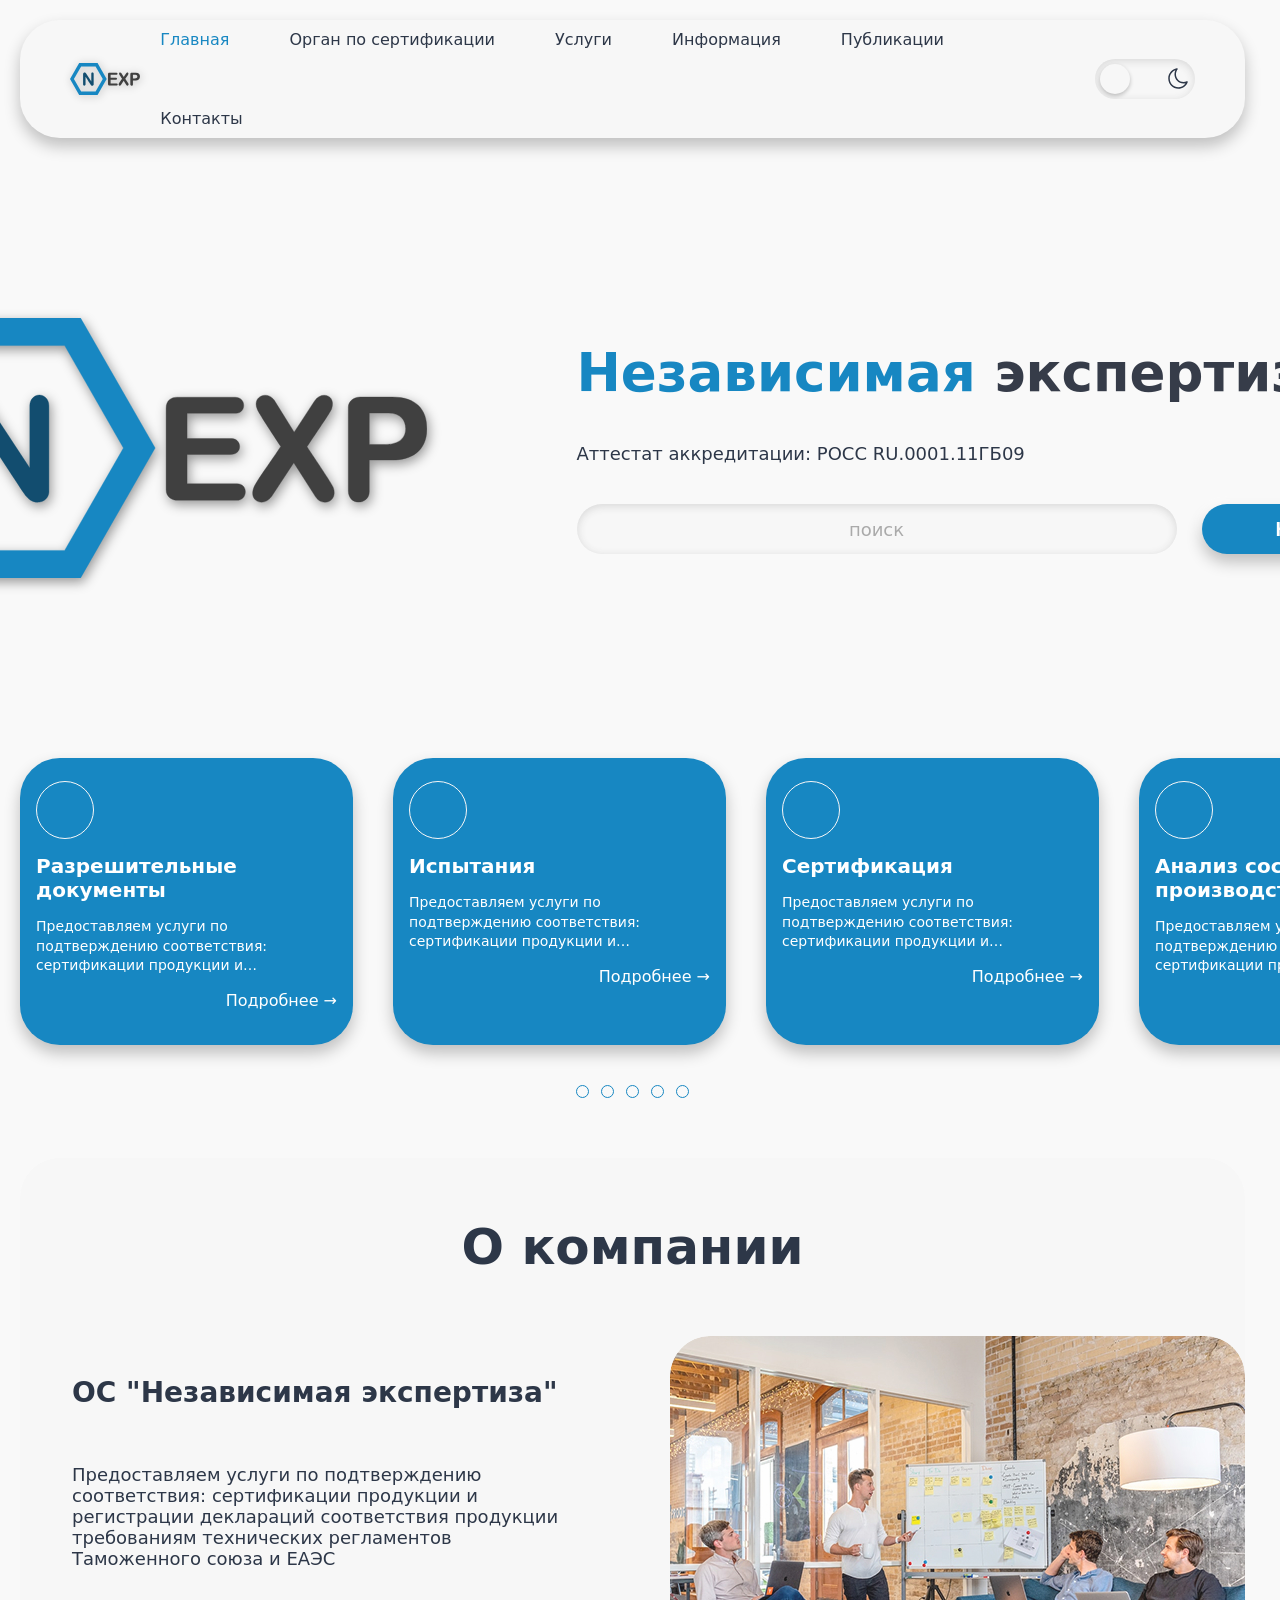
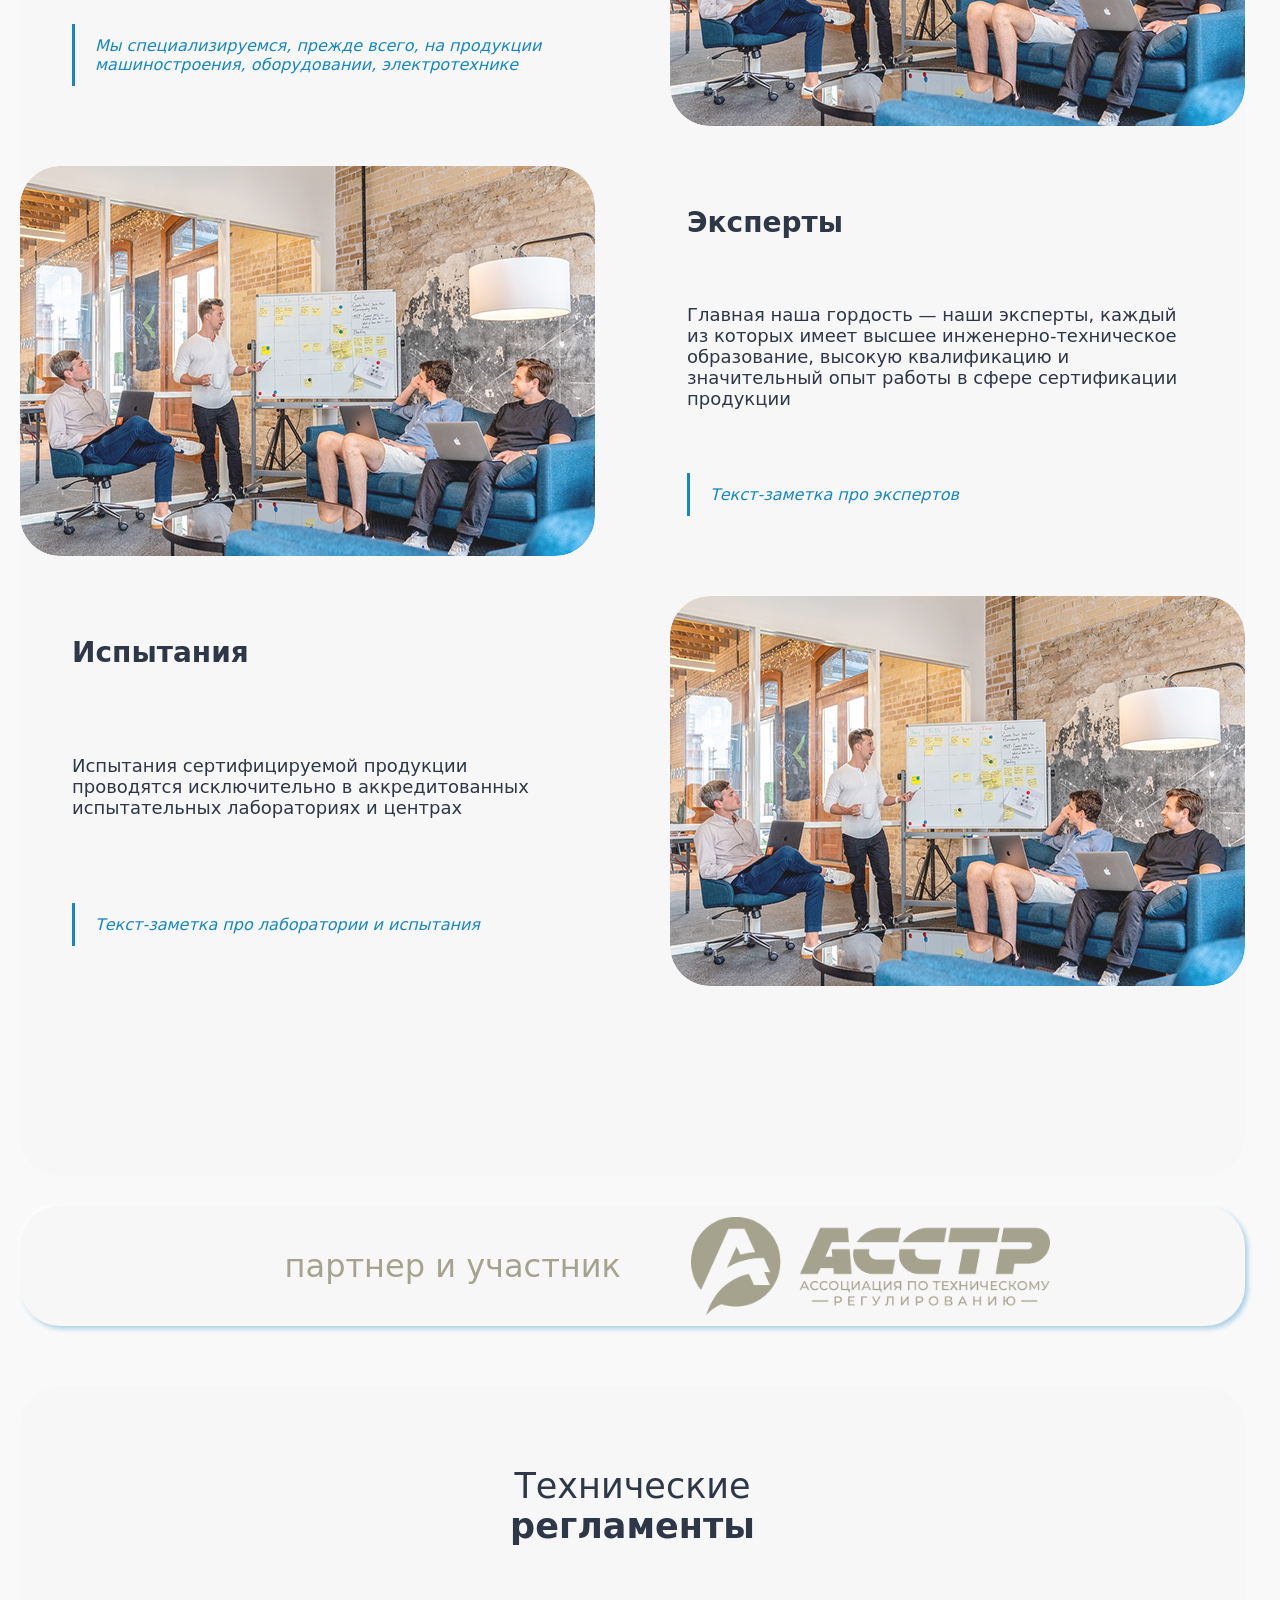
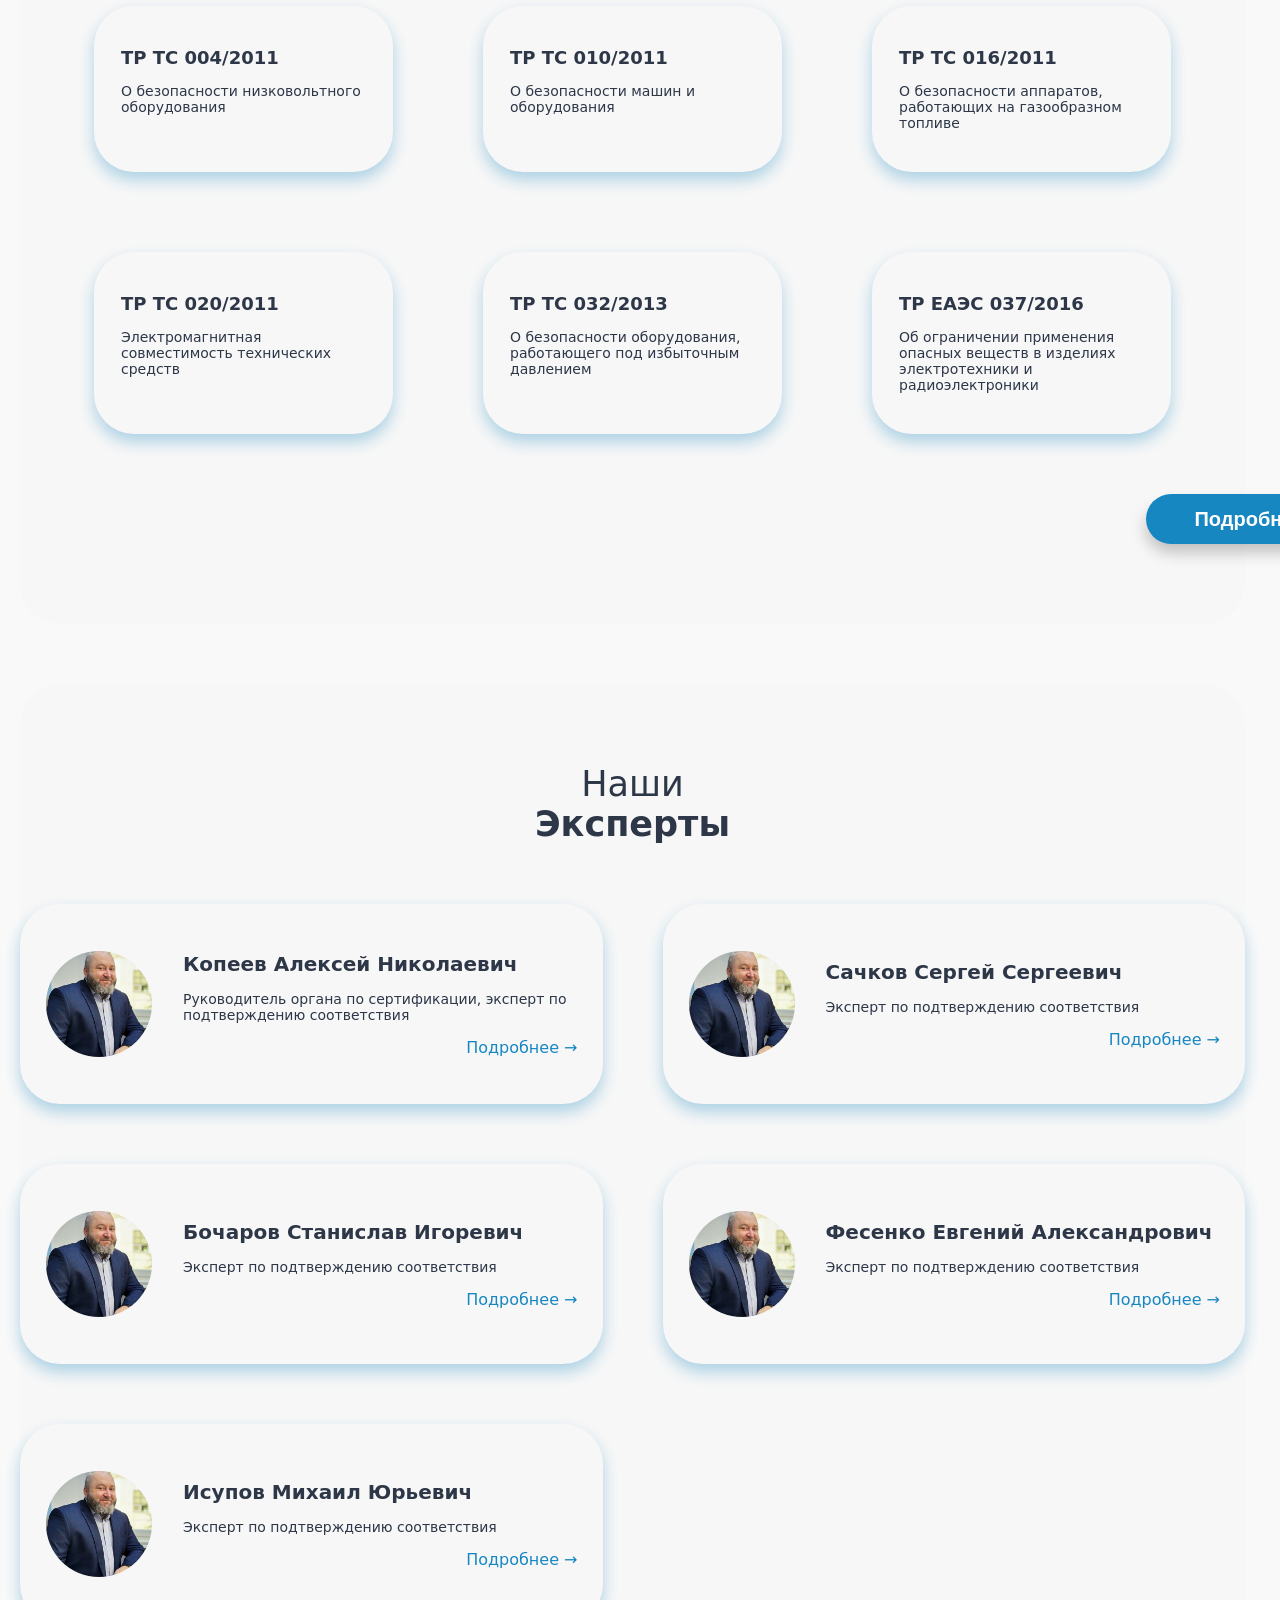
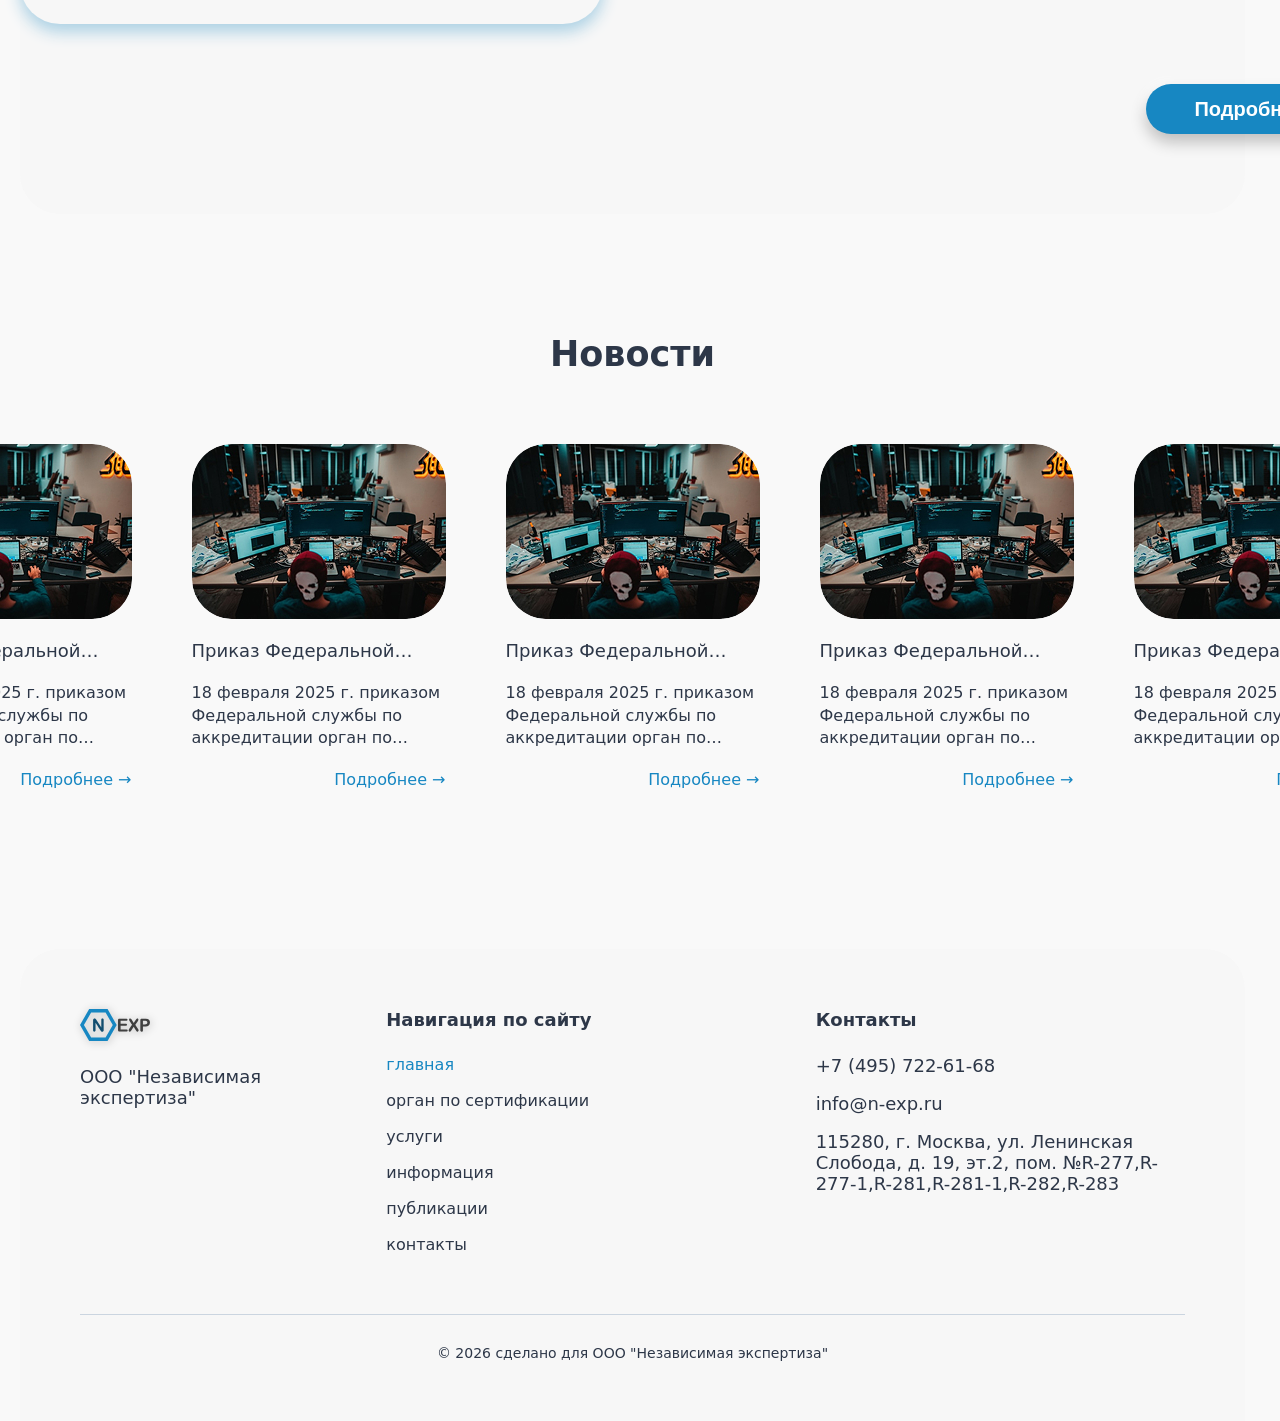
==== index.html @ 839dc523 "Заливка проекта" ====
<!doctype html>
<html lang="ru">
  <head>
    <meta charset="UTF-8" />
    <meta name="viewport" content="width=device-width, initial-scale=1.0" />
    <title>Независимая Экспертиза</title>
    <link rel="stylesheet" href="./fonts/fonts.css" />
    <link rel="stylesheet" href="./styles/variables.css" />
    <link rel="stylesheet" href="./styles/globals.css" />
    <link rel="stylesheet" href="./styles/style.css" />
    <link rel="stylesheet" href="./styles/light.css" />
    <link rel="stylesheet" href="./styles/dark.css" />
    <link rel="stylesheet" href="./styles/animations.css" />
    <!-- Фавиконы -->
    <link rel="icon" href="./images/favicon.ico" sizes="any" />
    <link rel="icon" href="./images/favicon.svg" type="image/svg+xml" />
    <link rel="apple-touch-icon" href="./images/favicon.png" />
  </head>
  <body class="page">
    <header class="header">
      <div class="header__container">
        <a class="header__logo">
          <img class="header__logo-image" src="./images/logo.svg" alt="" />
        </a>
        <nav class="header__menu">
          <ul class="header__links-list">
            <li class="header__links-list-item header_dropdown">
              <a class="header__link header__link_active" href="./index.html"
                >Главная</a
              >
            </li>
            <li class="header__links-list-item header_dropdown">
              <a class="header__link" href="./os.html">Орган по сертификации</a>
              <ul class="dropdown-menu">
                <li><a href="./os.html">Аккредитация</a></li>
                <li><a href="./os.html">Состав органов управления</a></li>
                <li><a href="./acc.html">Область аккредитации</a></li>
                <li><a href="./acc.html">Перечень продукции</a></li>
                <li><a href="./acc.html">Коды ТНВЭД</a></li>
                <li><a href="./exp.html">Наши эксперты</a></li>
                <li><a href="#">Испытательные лаборатории</a></li>
                <li><a href="#">Примерная стоимость работ</a></li>
                <li><a href="#">Финансовая поддержка</a></li>
              </ul>
            </li>
            <li class="header__links-list-item header_dropdown">
              <a class="header__link" href="#">Услуги</a>
            </li>
            <li class="header__links-list-item header_dropdown">
              <a class="header__link" href="#">Информация</a>
              <ul class="dropdown-menu">
                <li><a href="#">Перечень документов</a></li>
                <li><a href="#">Схемы сертификации</a></li>
                <li><a href="#">Правила рассмотрения жалоб</a></li>
                <li><a href="#">Правила рассмотрения апелляций</a></li>
                <li><a href="#">Права и обязанности заявителей</a></li>
              </ul>
            </li>
            <li class="header__links-list-item header_dropdown">
              <a class="header__link" href="#">Публикации</a>
              <ul class="dropdown-menu">
                <li><a href="#">Новости компании</a></li>
                <li><a href="#">Отраслевые новости</a></li>
                <li><a href="#">Статьи и интервью</a></li>
              </ul>
            </li>
            <li class="header__links-list-item header_dropdown">
              <a class="header__link" href="#">Контакты</a>
            </li>
          </ul>
        </nav>
        <!-- Переключатель -->
        <button
          class="theme-toggle"
          id="theme-toggle"
          type="button"
          aria-label="Переключить тему"
        >
          <span class="theme-toggle__icon theme-toggle__icon_sun">
            <img src="./svg/sun.svg" alt="" class="theme-toggle__icon-image" />
          </span>
          <span class="theme-toggle__icon theme-toggle__icon_moon">
            <img src="./svg/moon.svg" alt="" class="theme-toggle__icon-image" />
          </span>
          <span class="theme-toggle__slider"></span>
        </button>
      </div>
    </header>
    <main class="main-content">
      <section class="main-section">
        <div class="main-section_content">
          <a class="main-section__logo">
            <img
              class="main-section__logo-image"
              src="./images/logo.svg"
              alt=""
            />
          </a>
          <div class="main-section_brand">
            <h1 class="brand_title">
              <span class="brand_highlight">Независимая</span> экспертиза
            </h1>
            <h3 class="subtitle">Аттестат аккредитации: РОСС RU.0001.11ГБ09</h3>
            <form class="search-form">
              <label class="search-form__label">
                <span class="search-form__label-text visually-hidden"
                  >Поиск</span
                >
                <input
                  type="text"
                  placeholder="поиск"
                  name="search"
                  class="search-form__textfield"
                />
              </label>
              <button type="submit" class="button search-form__button">
                Найти
              </button>
            </form>
          </div>
        </div>
      </section>
      <!-- Галерея -->
      <div class="section-about_gallery">
        <div class="gallery-track-container">
          <div class="gallery-track" id="galleryTrack">
            <!-- блок 1 -->
            <div class="gallery-card" data-link="#">
              <div class="gallery-image_container">
                <img class="gallery-image" src="./images/" alt="" />
              </div>
              <h3 class="gallery-card-title">Разрешительные документы</h3>
              <p class="gallery-card-text">
                Предоставляем услуги по подтверждению соответствия: сертификации
                продукции и регистрации деклараций соответствия
              </p>
              <a href="#" class="card-link">Подробнее →</a>
            </div>
            <!-- блок 2 -->
            <div class="gallery-card" data-link="#">
              <div class="gallery-image_container">
                <img class="gallery-image" src="./images/" alt="" />
              </div>
              <h3 class="gallery-card-title">Испытания</h3>
              <p class="gallery-card-text">
                Предоставляем услуги по подтверждению соответствия: сертификации
                продукции и регистрации деклараций соответствия
              </p>
              <a href="#" class="card-link">Подробнее →</a>
            </div>
            <!-- блок 3 -->
            <div class="gallery-card" data-link="#">
              <div class="gallery-image_container">
                <img class="gallery-image" src="./images/" alt="" />
              </div>
              <h3 class="gallery-card-title">Сертификация</h3>
              <p class="gallery-card-text">
                Предоставляем услуги по подтверждению соответствия: сертификации
                продукции и регистрации деклараций соответствия
              </p>
              <a href="#" class="card-link">Подробнее →</a>
            </div>
            <!-- блок 4 -->
            <div class="gallery-card" data-link="#">
              <div class="gallery-image_container">
                <img class="gallery-image" src="./images/" alt="" />
              </div>
              <h3 class="gallery-card-title">Анализ состояния производства</h3>
              <p class="gallery-card-text">
                Предоставляем услуги по подтверждению соответствия: сертификации
                продукции и регистрации деклараций соответствия соответствия
                соответствия
              </p>
              <a href="#" class="card-link">Подробнее →</a>
            </div>
            <!-- блок 5 -->
            <div class="gallery-card" data-link="#">
              <div class="gallery-image_container">
                <img class="gallery-image" src="./images/" alt="" />
              </div>
              <h3 class="gallery-card-title">Инспекционный контроль</h3>
              <p class="gallery-card-text">
                Предоставляем услуги по подтверждению соответствия: сертификации
                продукции и регистрации деклараций соответствия
              </p>
              <a href="#" class="card-link">Подробнее →</a>
            </div>
          </div>
        </div>
        <div class="gallery-dots">
          <div class="dot"></div>
          <div class="dot"></div>
          <div class="dot"></div>
          <div class="dot"></div>
          <div class="dot"></div>
        </div>
      </div>
      <section class="about">
        <h2 class="about-title">О компании</h2>
        <!-- О нас -->
        <div class="section-about_info">
          <!-- Карточка 1 -->
          <article class="info-card">
            <div class="info-card_desc">
              <h3 class="info-card_title">ОC "Независимая экспертиза"</h3>
              <p class="info-card_text">
                Предоставляем услуги по подтверждению соответствия: сертификации
                продукции и регистрации деклараций соответствия продукции
                требованиям технических регламентов Таможенного союза и ЕАЭС
              </p>
              <div class="info-card_footer">
                <p class="info-card_subtitle">
                  Мы специализируемся, прежде всего, на продукции
                  машиностроения, оборудовании, электротехнике
                </p>
              </div>
            </div>
            <div class="info-card_image-container">
              <img
                class="info-card_image"
                src="./images/card_about-photo.jpg"
                alt=""
              />
            </div>
          </article>
          <!-- Карточка 2 -->
          <article class="info-card">
            <div class="info-card_desc">
              <h3 class="info-card_title">Эксперты</h3>
              <p class="info-card_text">
                Главная наша гордость — наши эксперты, каждый из которых имеет
                высшее инженерно-техническое образование, высокую квалификацию и
                значительный опыт работы в сфере сертификации продукции
              </p>
              <div class="info-card_footer">
                <p class="info-card_subtitle">Текст-заметка про экспертов</p>
              </div>
            </div>
            <div class="info-card_image-container">
              <img
                class="info-card_image"
                src="./images/card_about-photo.jpg"
                alt=""
              />
            </div>
          </article>
          <!-- Карточка 3 -->
          <article class="info-card">
            <div class="info-card_desc">
              <h3 class="info-card_title">Испытания</h3>
              <p class="info-card_text">
                Испытания сертифицируемой продукции проводятся исключительно в
                аккредитованных испытательных лабораториях и центрах
              </p>
              <div class="info-card_footer">
                <p class="info-card_subtitle">
                  Текст-заметка про лаборатории и испытания
                </p>
              </div>
            </div>
            <div class="info-card_image-container">
              <img
                class="info-card_image"
                src="./images/card_about-photo.jpg"
                alt=""
              />
            </div>
          </article>
        </div>
        <div class="button-wrapper">
          <button class="button about-section_button">Подробнее</button>
        </div>
      </section>
      <!-- Партнерский баннер -->
      <div class="banner partner-banner">
        <div class="banner-text">
          <h3 class="partner-banner_subtitle">партнер и участник</h3>
        </div>
        <img
          class="partner-banner__logo-image"
          src="./images/logo-ASSTR.png"
          alt=""
        />
      </div>
      <section class="tech">
        <h2 class="section-title">
          Технические <span class="section-title_highlight">регламенты</span>
        </h2>
        <div class="tech_container">
          <!-- Карточка 1 -->
          <article class="tech-card">
            <a href="#" class="tech-card_title">ТР ТС 004/2011</a>
            <h4 class="tech-card_subtitle">
              О безопасности низковольтного оборудования
            </h4>
          </article>
          <!-- Карточка 2 -->
          <article class="tech-card">
            <a href="#" class="tech-card_title">ТР ТС 010/2011</a>
            <h4 class="tech-card_subtitle">
              О безопасности машин и оборудования
            </h4>
          </article>
          <!-- Карточка 3 -->
          <article class="tech-card">
            <a href="#" class="tech-card_title">ТР ТС 016/2011</a>
            <h4 class="tech-card_subtitle">
              О безопасности аппаратов, работающих на газообразном топливе
            </h4>
          </article>
          <!-- Карточка 4 -->
          <article class="tech-card">
            <a href="#" class="tech-card_title">ТР ТС 020/2011</a>
            <h4 class="tech-card_subtitle">
              Электромагнитная совместимость технических средств
            </h4>
          </article>
          <!-- Карточка 5 -->
          <article class="tech-card">
            <a href="#" class="tech-card_title">ТР ТС 032/2013</a>
            <h4 class="tech-card_subtitle">
              О безопасности оборудования, работающего под избыточным давлением
            </h4>
          </article>
          <!-- Карточка 6 -->
          <article class="tech-card">
            <a href="#" class="tech-card_title">ТР ЕАЭС 037/2016</a>
            <h4 class="tech-card_subtitle">
              Об ограничении применения опасных веществ в изделиях
              электротехники и радиоэлектроники
            </h4>
          </article>
        </div>
        <div class="tech-decor"></div>
        <div class="button-wrapper">
          <button class="button tech-section_button">Подробнее</button>
        </div>
      </section>
      <section class="experts">
        <h2 class="section-title">
          Наши <span class="section-title_highlight">Эксперты</span>
        </h2>
        <div class="experts-card_list">
          <!-- Карточка эксперта 1 -->
          <article class="expert-card">
            <div class="expert-info">
              <h3 class="expert-card_title">Копеев Алексей Николаевич</h3>
              <h4 class="expert-card_subtitle">
                Руководитель органа по сертификации, эксперт по подтверждению
                соответствия
              </h4>
              <a href="#" class="card-link">Подробнее →</a>
            </div>
            <div class="expert-photo_container">
              <img class="expert-photo" src="./images/Photo-1.jpg" alt="" />
            </div>
          </article>
          <!-- Карточка эксперта 2 -->
          <article class="expert-card">
            <div class="expert-info">
              <h3 class="expert-card_title">Сачков Сергей Сергеевич</h3>
              <h4 class="expert-card_subtitle">
                Эксперт по подтверждению соответствия
              </h4>
              <a href="#" class="card-link">Подробнее →</a>
            </div>
            <div class="expert-photo_container">
              <img class="expert-photo" src="./images/Photo-1.jpg" alt="" />
            </div>
          </article>
          <!-- Карточка эксперта 3 -->
          <article class="expert-card">
            <div class="expert-info">
              <h3 class="expert-card_title">Бочаров Станислав Игоревич</h3>
              <h4 class="expert-card_subtitle">
                Эксперт по подтверждению соответствия
              </h4>
              <a href="#" class="card-link">Подробнее →</a>
            </div>
            <div class="expert-photo_container">
              <img class="expert-photo" src="./images/Photo-1.jpg" alt="" />
            </div>
          </article>
          <!-- Карточка эксперта 4 -->
          <article class="expert-card">
            <div class="expert-info">
              <h3 class="expert-card_title">Фесенко Евгений Александрович</h3>
              <h4 class="expert-card_subtitle">
                Эксперт по подтверждению соответствия
              </h4>
              <a href="#" class="card-link">Подробнее →</a>
            </div>
            <div class="expert-photo_container">
              <img class="expert-photo" src="./images/Photo-1.jpg" alt="" />
            </div>
          </article>
          <!-- Карточка эксперта 5 -->
          <article class="expert-card">
            <div class="expert-info">
              <h3 class="expert-card_title">Исупов Михаил Юрьевич</h3>
              <h4 class="expert-card_subtitle">
                Эксперт по подтверждению соответствия
              </h4>
              <a href="#" class="card-link">Подробнее →</a>
            </div>
            <div class="expert-photo_container">
              <img class="expert-photo" src="./images/Photo-1.jpg" alt="" />
            </div>
          </article>
        </div>
        <div class="button-wrapper">
          <button class="button expert-section_button">Подробнее</button>
        </div>
      </section>
      <section class="news">
        <h2 class="news-title">Новости</h2>
        <div class="news-gallery_container">
          <div class="news-gallery-track" id="newsgalleryTrack">
            <!-- блок 1 -->
            <div class="news-gallery-card">
              <div class="news-image_container">
                <img
                  class="expert-photo"
                  src="./images/news_card-image.jpg"
                  alt=""
                />
              </div>
              <h3 class="news-gallery-card-title">Приказ Федеральной службы</h3>
              <p class="news-gallery-card-text">
                18 февраля 2025 г. приказом Федеральной службы по аккредитации
                орган по сертификации
              </p>
              <a href="#" class="card-link">Подробнее →</a>
            </div>
            <!-- блок 2 -->
            <div class="news-gallery-card">
              <div class="news-image_container">
                <img
                  class="expert-photo"
                  src="./images/news_card-image.jpg"
                  alt=""
                />
              </div>
              <h3 class="news-gallery-card-title">Приказ Федеральной службы</h3>
              <p class="news-gallery-card-text">
                18 февраля 2025 г. приказом Федеральной службы по аккредитации
                орган по сертификации
              </p>
              <a href="#" class="card-link">Подробнее →</a>
            </div>
            <!-- блок 3 -->
            <div class="news-gallery-card">
              <div class="news-image_container">
                <img
                  class="expert-photo"
                  src="./images/news_card-image.jpg"
                  alt=""
                />
              </div>
              <h3 class="news-gallery-card-title">Приказ Федеральной службы</h3>
              <p class="news-gallery-card-text">
                18 февраля 2025 г. приказом Федеральной службы по аккредитации
                орган по сертификации
              </p>
              <a href="#" class="card-link">Подробнее →</a>
            </div>
            <!-- блок 4 -->
            <div class="news-gallery-card">
              <div class="news-image_container">
                <img
                  class="expert-photo"
                  src="./images/news_card-image.jpg"
                  alt=""
                />
              </div>
              <h3 class="news-gallery-card-title">Приказ Федеральной службы</h3>
              <p class="news-gallery-card-text">
                18 февраля 2025 г. приказом Федеральной службы по аккредитации
                орган по сертификации
              </p>
              <a href="#" class="card-link">Подробнее →</a>
            </div>
            <!-- блок 5 -->
            <div class="news-gallery-card">
              <div class="news-image_container">
                <img
                  class="expert-photo"
                  src="./images/news_card-image.jpg"
                  alt=""
                />
              </div>
              <h3 class="news-gallery-card-title">Приказ Федеральной службы</h3>
              <p class="news-gallery-card-text">
                18 февраля 2025 г. приказом Федеральной службы по аккредитации
                орган по сертификации
              </p>
              <a href="#" class="card-link">Подробнее →</a>
            </div>
            <!-- блок 6 -->
            <div class="news-gallery-card">
              <div class="news-image_container">
                <img
                  class="expert-photo"
                  src="./images/news_card-image.jpg"
                  alt=""
                />
              </div>
              <h3 class="news-gallery-card-title">Приказ Федеральной службы</h3>
              <p class="news-gallery-card-text">
                18 февраля 2025 г. приказом Федеральной службы по аккредитации
                орган по сертификации
              </p>
              <a href="#" class="card-link">Подробнее →</a>
            </div>
            <!-- блок 7 -->
            <div class="news-gallery-card">
              <div class="news-image_container">
                <img
                  class="expert-photo"
                  src="./images/news_card-image.jpg"
                  alt=""
                />
              </div>
              <h3 class="news-gallery-card-title">Приказ Федеральной службы</h3>
              <p class="news-gallery-card-text">
                18 февраля 2025 г. приказом Федеральной службы по аккредитации
                орган по сертификации
              </p>
              <a href="#" class="card-link">Подробнее →</a>
            </div>
          </div>
        </div>
      </section>
    </main>
    <footer class="footer">
      <div class="footer-container">
        <div class="footer-brand_container">
          <a class="header__logo">
            <img class="header__logo-image" src="./images/logo.svg" alt="" />
          </a>
          <h3 class="footer_brand">ООО "Независимая экспертиза"</h3>
        </div>

        <nav class="header__menu">
          <h3 class="footer-title">Навигация по сайту</h3>
          <ul class="header__links-list">
            <li class="header__links-list-item">
              <a class="header__link header__link_active" href="./index.html"
                >главная</a
              >
            </li>
            <li class="header__links-list-item">
              <a class="header__link" href="./os.html">орган по сертификации</a>
            </li>
            <li class="header__links-list-item">
              <a class="header__link" href="#">услуги</a>
            </li>
            <li class="header__links-list-item">
              <a class="header__link" href="#">информация</a>
            </li>
            <li class="header__links-list-item">
              <a class="header__link" href="#">публикации</a>
            </li>
            <li class="header__links-list-item">
              <a class="header__link" href="#">контакты</a>
            </li>
          </ul>
        </nav>
        <div class="footer-contacts">
          <h3 class="footer-title">Контакты</h3>
          <address class="footer-address">
            <a href="tel:+74957226168">+7 (495) 722-61-68</a>
            <a href="mailto:info@n-exp.ru">info@n-exp.ru</a>
            <a href="#" class="address-link">
              115280, г. Москва, ул. Ленинская Слобода, д. 19, эт.2, пом.
              №R-277,R-277-1,R-281,R-281-1,R-282,R-283
            </a>
          </address>
        </div>
        <p class="footer-copy">
          © 2026 сделано для ООО "Независимая экспертиза"
        </p>
      </div>
    </footer>
    <script src="./scripts/script.js"></script>
  </body>
</html>
---- fonts/fonts.css ----
@font-face {
  font-family: "Inter";
  src:
    local("Inter-Variable"),
    url("./fonts/Inter-Variable.woff2") format("woff2 supports variations"),
    url("./fonts/Inter-Variable.woff2") format("woff2-variations");
  font-weight: 400 785;
  font-display: swap;
}
---- styles/variables.css ----
:root {
  /* Светлая тема (по умолчанию) */
  --font-family: "Inter", system-ui, -apple-system, sans-serif;

  /* Цвета шрифтов */
  --color-main-font: #2d3748;
  --color-brand-font: #363c49;
  --color-second-font: #1787c2;
  --color-additional-font_2: #fff;
  --color-additional-font_3: #a5a28e;

  /* Цвета бэкграундов */
  --color-bg: #f9f9f9;
  --color-bg_block: #f7f7f7;

  /* Цвета поля ввода */
  --color-bg_search: #f7f7f7;
  --color-shadow_search: #d7d7d7;
  --color-additional-font: #aaa;

  /* Цвета кнопок */
  --color-button: #1787c2;
  --color-button-hover: #37abe9;
  --color-button-text: #fff;
  --color-button-shadow: rgba(0, 0, 0, 0.24);
  --color-button-shadow-second: rgba(255, 255, 255, 0.7);

  /* Цвета баннеров */
  --color-bg_banner: #f7f7f7;
  --color-banner-shadow: #acd1e4;
  --color-banner-shadow-second: rgba(255, 255, 255, 0.7);
  --color-decor: #cbd5e0;

  /* Цвета панелей */
  --color-shadow_panel: rgba(0, 0, 0, 0.24);
  --color-shadow_panel-add: #acd1e4;
  --color-shadow_panel-add2: rgba(174, 174, 192, 0.28);
  --color-shadow_panel-add3: rgba(255, 255, 255, 0.7);
  --color-bg_panel: #f7f7f7;
  --color-bg_panel-add: #1787c2;
  --color-bg_panel-add2: #f9f9f9;
  --color-bg_panel-add3: #f3f8fa;
  --color_panel-decor: #f7f7f7;

  /* Цвета дополнительные */
  --color-shadow_logo-2: rgba(0, 0, 0, 0.24);
  --color-bg_round: #ececec;
}
---- styles/globals.css ----
*,
*::after,
*::before {
  box-sizing: border-box;
}

body {
  margin: 0;
  min-inline-size: 375px;
}

h1,
h2,
h3,
h4,
h5,
h6,
p,
ul,
ol,
li {
  margin: 0;
  padding: 0;
}

ul,
ol {
  list-style: none;
}

.visually-hidden {
  position: absolute;
  overflow: hidden;
  clip: rect(0 0 0 0);
  inline-size: 1px;
  block-size: 1px;
  clip-path: inset(50%);
  white-space: nowrap;
}

html {
  scrollbar-gutter: stable;
  scroll-behavior: smooth;
}

/* Сброс браузерных стилей для полей ввода */
input:-webkit-autofill,
input:-webkit-autofill:hover,
input:-webkit-autofill:focus,
input:-webkit-autofill:active {
  -webkit-text-fill-color: var(--color-main-font) !important;
  caret-color: var(--color-main-font);
  transition: background-color 9999s ease-in-out 0s;
}

/* Для конкретного поля поиска возвращаем И фон, И тень */
.search-form__textfield:-webkit-autofill {
  box-shadow:
    inset 0 2px 8px var(--color-shadow_search),
    0 0 0 1000px var(--color-bg_search) inset !important;
  border-radius: 40px;
}
---- styles/style.css ----
.page {
  background-color: var(--color-bg);
  font-family: var(--font-family);
  color: var(--color-main-font);
  font-size: 16px;
  margin: 0 auto;
  padding: 0 20px;
  max-inline-size: 1920px;
}

.header {
  margin-top: 20px;
  background-color: var(--color-bg_panel);
  box-shadow: 0 8px 16px var(--color-shadow_panel);
  position: sticky;
  top: 0;
  z-index: 2;
  border-radius: 40px;
}

.header__container {
  margin: 0 auto;
  padding: 10px 50px;
  display: flex;
  align-items: center;
  justify-content: space-between;
  gap: 20px;
}

.header__logo {
  display: flex;
  align-items: center;
  flex-shrink: 0;
}

.header__logo-image {
  display: block;
  max-height: 32px;
  width: auto;
  filter: drop-shadow(1px 1px 4px var(--color-shadow_logo-2));
}

/* ===== НАВИГАЦИЯ ===== */
.header__menu {
  flex: 1;
  display: flex;
  justify-content: center;
}

.header__links-list {
  display: flex;
  align-items: center;
  gap: 60px;
  flex-wrap: wrap;
}

.header__links-list-item {
  position: relative;
}

.header__link {
  display: inline-block;
  font-weight: 400;
  color: var(--color-main-font);
  text-decoration: none;
  transition: all 0.3s ease;
}

.header__link:hover {
  transform: translateY(-2px);
}

.header__link_active {
  color: var(--color-second-font);
  font-weight: 500;
}

/* ============================================
   ВЫПАДАЮЩИЕ СПИСКИ В МЕНЮ (DROPDOWN)
   ============================================ */

.header_dropdown {
  position: relative;
  cursor: pointer;
}

.dropdown-menu {
  position: absolute;
  opacity: 0;
  top: calc(100% + 30px);
  left: 50%;
  transform: translateX(-50%) translateY(0) scale(0.56);
  min-width: 220px;
  background-color: var(--color-bg_panel);
  border-radius: 16px;
  padding: 10px 12px;
  box-shadow: 0 8px 16px var(--color-shadow_panel);
  visibility: hidden;
  pointer-events: none;
  transition: all 0.3s cubic-bezier(0.4, 0, 0.2, 1);
  z-index: 3;
  display: flex;
  flex-direction: column;
}

/* Невидимый мостик над меню, закрывающий разрыв в 30px для корректной работы */
.dropdown-menu::before {
  content: "";
  position: absolute;
  top: -30px;
  left: 0;
  right: 0;
  height: 30px;
  background: transparent;
}

/* ============================================
   ОТКРЫТИЕ ЧЕРЕЗ HOVER (ДЕСКТОП)
   ============================================ */
@media (hover: hover) {
  .header_dropdown:hover .dropdown-menu {
    opacity: 1;
    visibility: visible;
    pointer-events: auto;
    transform: translateX(-50%) translateY(0);
  }
}

/* ============================================
   ОТКРЫТИЕ ЧЕРЕЗ FOCUS (ДЛЯ ТАЧ-УСТРОЙСТВ)
   ============================================ */
.header_dropdown:focus-within .dropdown-menu {
  opacity: 1;
  visibility: visible;
  pointer-events: auto;
  transform: translateX(-50%) translateY(0);
}

/* Пункты выпадающего меню */
.dropdown-menu li {
  list-style: none;
}

.dropdown-menu li a {
  display: block;
  padding: 10px;
  color: var(--color-main-font);
  text-decoration: none;
  font-size: 16px;
  font-weight: 400;
  border-radius: 8px;
  transition: all 0.1s ease;
}

.dropdown-menu li a:hover {
  background-color: var(--color-bg_panel-add);
  color: var(--color-additional-font_2);
  font-weight: 600;
}

/* Для того чтобы ссылка не закрывала dropdown при клике */
.dropdown-menu li a:focus {
  outline: none;
}

/* ============================================
   ПЕРЕКЛЮЧАТЕЛЬ ТЕМ (БАЗОВЫЕ СТИЛИ)
   ============================================ */
.theme-toggle {
  position: relative;
  width: 100px;
  height: 40px;
  border-radius: 40px;
  cursor: pointer;
  display: flex;
  align-items: center;
  justify-content: space-between;
  padding: 5px;
  flex-shrink: 0;
  overflow: hidden;
  background-color: var(--color-bg_search);
  outline: none;
  border-style: none;
  box-shadow: inset 0 2px 8px var(--color-shadow_search);
  transition:
    background-color 0.3s ease,
    border-color 0.3s ease;
}

.theme-toggle__icon {
  display: flex;
  align-items: center;
  justify-content: center;
  z-index: 1;
}

.theme-toggle__icon-image {
  width: 24px;
  height: 24px;
  display: block;
  object-fit: contain;
}

/* Слайдер (кружок) */
.theme-toggle__slider {
  position: absolute;
  top: 5px;
  left: 5px;
  width: 30px;
  height: 30px;
  border-radius: 50%;
  background-color: var(--color-bg_round);
  box-shadow: 0 2px 4px var(--color-shadow_panel);
  transition:
    transform 0.3s cubic-bezier(0.4, 0, 0.2, 1),
    background-color 0.3s ease;
  z-index: 2;
}

/* ===== САЙДБАР ===== */
.sidebar {
  flex-shrink: 0;
  min-width: 280px;
  background-color: var(--color-bg_block);
  border-radius: 40px;
  display: flex;
  flex-direction: column;
  align-items: center;
}

.sidebar__menu {
  position: sticky;
  top: 60px;
  align-self: stretch;
  padding: 20px;
  max-height: calc(100vh - 120px);
}

.sidebar__list {
  display: flex;
  flex-direction: column;
  gap: 22px;
  min-width: 260px;
}

.sidebar__item {
  display: flex;
  flex-direction: column;
}

/* ===== ОСНОВНЫЕ ССЫЛКИ ===== */
.sidebar__link {
  display: block;
  font-size: 16px;
  font-weight: 400;
  color: var(--color-main-font);
  text-decoration: none;
  padding: 10px;
  border-radius: 8px;
  transition: all 0.1s ease;
}

.sidebar__link:hover {
  background-color: var(--color-bg_panel-add);
  color: var(--color-additional-font_2);
  font-weight: 600;
}

.sidebar__link_active {
  color: var(--color-second-font);
  font-weight: 600;
}

/* ===== ПОДМЕНЮ (СУБЛИСТ) ===== */
.sidebar__sublist {
  display: flex;
  flex-direction: column;
  gap: 10px;
  margin-top: 10px;
  margin-bottom: 4px;
  padding-left: 20px;
  position: relative;
}

.sidebar__subitem {
  display: flex;
}

.sidebar__sublink {
  display: inline-block;
  font-size: 14px;
  font-weight: 400;
  color: var(--color-second-font);
  text-decoration: none;
  transition: color 0.3s ease;
  line-height: 1.4;
}

.sidebar__sublink:hover {
  transform: translateX(4px);
}

/* ============================================
   Основной контент
   ============================================ */
.main-content {
  max-width: 1920px;
  margin: 0 auto;
}

.main-section {
  margin: 180px 0;
  display: flex;
  justify-content: center;
  align-items: center;
}

/* Блок с логотипом, заголовком и кнопкой */
.main-section_content {
  display: flex;
  align-items: center;
  justify-content: center;
  gap: 150px;
  max-width: 1824px;
  width: 100%;
}

.main-section__logo {
  display: flex;
  flex-shrink: 0;
}

.main-section__logo-image {
  display: block;
  max-width: 571px;
  height: auto;
  filter: drop-shadow(2px 4px 6px rgba(0, 0, 0, 0.4));
}

/* Блок с брендом (заголовок + подзаголовок + кнопка) */
.main-section_brand {
  display: flex;
  flex-direction: column;
  align-items: flex-start;
  gap: 40px;
  max-width: 833px;
}

/* Заголовок H1 */
.brand_title {
  font-size: 53px;
  font-weight: 800;
  color: var(--color-brand-font);
  margin: 0;
  white-space: nowrap;
}

.brand_highlight {
  color: var(--color-second-font);
  font-weight: 800;
}

.subtitle {
  font-size: 18px;
  font-weight: 400;
  color: var(--color-main-font);
  margin: 0;
}

/* ===== ПОИСК ===== */
.search-form {
  flex-shrink: 0;
  display: flex;
  margin-left: auto;
  gap: 25px;
}

.search-form__label {
  display: block;
}

.search-form__textfield {
  width: 600px;
  height: 50px;
  padding: 0 12px;
  text-align: center;
  font-family: inherit;
  background-color: var(--color-bg_search);
  border-radius: 40px;
  box-shadow: inset 0 2px 8px var(--color-shadow_search);
  outline: none;
  border-style: none;
  color: var(--color-main-font);
  font-size: 20px;
}

.search-form__textfield::placeholder {
  font-size: 18px;
  color: var(--color-additional-font);
}

/* ============================================
   ОБЩИЕ СТИЛИ ДЛЯ КНОПОК (переиспользуемые)
   ============================================ */
.button {
  display: inline-block;
  background-color: var(--color-button);
  color: var(--color-button-text);
  border-style: none;
  border-radius: 40px;
  font-size: 20px;
  padding: 13px 47px;
  font-weight: 700;
  height: 50px;
  width: 208px;
  box-shadow:
    0 8px 16px var(--color-button-shadow),
    -4px -4px 8px var(--color-button-shadow-second);
  cursor: pointer;
  transition: all 0.25s ease;
  text-decoration: none;
  text-align: center;
}

.button:hover {
  background-color: var(--color-button-hover);
  transform: translateY(-2px);
}

.button:active {
  transform: translateY(0);
  box-shadow: none;
}

/* Галерея */

.section-about_gallery {
  display: flex;
  flex-direction: column;
  align-items: center;
  gap: 40px;
  margin: 0 auto 60px;
}

.gallery-track-container {
  width: 100%;
  position: relative;
}

.gallery-track {
  display: flex;
  justify-self: center;
  gap: 40px;
  transition: transform 0.5s ease; /* Для плавной прокрутки, если будет использоваться JS */
  width: max-content;
}

/* Карточка галереи */
.gallery-card {
  height: 287px;
  width: 333px;
  background-color: var(--color-bg_panel-add);
  border-radius: 40px;
  padding: 23px 16px;
  box-shadow: 0 8px 16px var(--color-shadow_panel);
  display: flex;
  flex-direction: column;
  gap: 15px;
  transition:
    transform 0.2s ease,
    box-shadow 0.2s ease;
}

.gallery-card:hover {
  transform: translateY(-30px);
  cursor: pointer;
}

.gallery-card-title {
  font-size: 20px;
  font-weight: 600;
  color: var(--color-additional-font_2);
}

.gallery-image_container {
  width: 58px;
  height: 58px;
  border-radius: 50%;
  background-color: transparent;
  border: 1px solid var(--color_panel-decor);
  display: flex;
  align-items: center;
  justify-content: center;
  flex-shrink: 0;
}

.gallery-image {
  background-repeat: no-repeat;
  background-position: center;
  background-size: contain;
}

.gallery-card-text {
  font-size: 14px;
  line-height: 1.4;
  color: var(--color-additional-font_2);
  flex-grow: 1;
  display: -webkit-box;
  -webkit-line-clamp: 3; /* 3 строки */
  -webkit-box-orient: vertical;
  overflow: hidden;
  max-height: calc(1.4em * 3);
}

.card-link {
  font-size: 16px;
  font-weight: 500;
  color: var(--color-additional-font_2);
  text-decoration: none;
  align-self: flex-end;
  transition: color 0.2s ease;
}

.card-link:hover {
  text-decoration: underline;
}

/* Точки навигации для галереи */
.gallery-dots {
  display: flex;
  justify-content: center;
  align-items: center;
  gap: 12px;
}

.gallery-dots .dot {
  width: 13px;
  height: 13px;
  border-radius: 50%;
  background-color: transparent;
  border: 1px solid var(--color-bg_panel-add);
  cursor: pointer;
  transition:
    background-color 0.3s ease,
    transform 0.2s ease;
}

.gallery-dots .dot.active {
  background-color: var(--color-bg_panel-add);
}

.gallery-dots .dot:hover {
  background-color: var(--color-bg_panel-add);
}

/* ============================================
   ИНФОРМАЦИОННЫЕ КАРТОЧКИ "О КОМПАНИИ"
   ============================================ */

.about {
  background-color: var(--color-bg_block);
  border-radius: 40px;
  padding-top: 60px;
  align-items: center;
  max-width: 1824px;
  width: 100%;
  margin: 0 auto;
}

.about-title {
  font-size: 50px;
  font-weight: 700;
  color: var(--color-main-font);
  text-align: center;
  padding-bottom: 60px;
}

.section-about_info {
  display: flex;
  flex-direction: column;
  gap: 40px;
  max-width: 1440px;
  width: 100%;
  margin: 0 auto 60px;
}

.info-card {
  display: flex;
  align-items: stretch;
  min-height: 240px;
  gap: 40px;
}

.info-card:nth-child(2) {
  flex-direction: row-reverse;
}

.info-card_desc {
  flex: 1;
  padding: 40px 52px;
  display: flex;
  flex-direction: column;
  justify-content: space-between;
}

.info-card_title {
  font-size: 28px;
  font-weight: 600;
  color: var(--color-main-font);
  position: relative;
}

.info-card_text {
  font-size: 18px;
  font-weight: 400;
  color: var(--color-main-font);
}

.info-card_subtitle {
  font-size: 16px;
  color: var(--color-second-font);
  font-weight: 400;
  font-style: italic;
  padding: 12px 20px;
  border-left: 3px solid var(--color-second-font);
}

.info-card_image-container {
  max-width: 575px;
  display: flex;
  align-items: center;
  justify-content: center;
  border-radius: 40px;
  overflow: hidden;
}

.info-card_image {
  width: 100%;
  height: 100%;
  object-fit: cover;
  display: block;
  transition: transform 0.4s ease;
}

.info-card_image:hover {
  transform: scale(1.05);
}

.button-wrapper {
  display: flex;
  justify-content: flex-end;
  width: 1824px;
  padding: 0 191px 80px;
}

/* ============================================
   ПАРТНЕРСКИЙ БАННЕР
   ============================================ */

/* ===== БАННЕР (общий стиль для всех баннеров) ===== */
.banner {
  background-color: var(--color-bg_banner);
  border-radius: 40px;
  max-width: 1824px;
  width: 100%;
  margin: 0 auto;
  box-shadow:
    3px 3px 5px var(--color-banner-shadow),
    -2px -2px 3px var(--color-banner-shadow-second);
}

.banner-text {
  display: flex;
  gap: 211px;
  padding: 33px 70px;
  display: flex;
  align-items: center;
  justify-content: space-between;
}

.partner-banner {
  display: flex;
  align-items: center;
  justify-content: center;
  transition:
    transform 0.3s ease,
    box-shadow 0.3s ease;
  position: relative;
  min-height: 120px;
  margin-top: 30px;
}

.partner-banner:hover {
  transform: translateY(-4px);
  box-shadow:
    6px 6px 12px var(--color-banner-shadow),
    -4px -4px 8px var(--color-banner-shadow-second);
}

.partner-banner_subtitle {
  font-size: 32px;
  font-weight: 500;
  color: var(--color-additional-font_3);
  letter-spacing: 15%;
}

.partner-banner__logo-image {
  display: block;
  max-height: 98px;
  width: auto;
  object-fit: contain;
  position: relative;
  z-index: 1;
}

/* ============================================
   СЕКЦИЯ ТЕХНИЧЕСКИЕ РЕГЛАМЕНТЫ
   ============================================ */

.tech {
  background-color: var(--color-bg_block);
  border-radius: 40px;
  max-width: 1824px;
  width: 100%;
  margin: 60px auto 0;
  padding-top: 80px;
  position: relative;
  display: flex;
  flex-direction: column;
  align-items: center;
}

.section-title {
  font-size: 35px;
  font-weight: 400;
  color: var(--color-main-font);
  margin-bottom: 60px;
  position: relative;
  display: flex;
  flex-direction: column;
  align-items: center;
}

.section-title_highlight {
  font-weight: 700;
}

.tech_container {
  display: grid;
  grid-template-columns: repeat(3, 1fr);
  gap: 80px 90px;
  margin-bottom: 60px;
  padding: 0 60px;
}

.tech-card {
  background-color: var(--color-bg_panel);
  border-radius: 40px;
  padding: 41px 27px;
  min-height: 160px;
  max-width: 299px;
  display: flex;
  flex-direction: column;
  transition:
    transform 0.3s ease,
    box-shadow 0.3s ease;
  box-shadow: 0 8px 16px var(--color-shadow_panel-add);
  position: relative;
  gap: 15px;
  align-items: left;
  cursor: pointer;
}

.tech-card:hover {
  background-color: var(--color-bg_panel-add2);
  box-shadow:
    inset 3px 3px 4px var(--color-shadow_panel-add2),
    inset -3px -3px 4px var(--color-shadow_panel-add3);
}

.tech-card:active {
  background-color: var(--color-bg_panel-add2);
  box-shadow:
    inset 3px 3px 4px var(--color-shadow_panel-add2),
    inset -3px -3px 4px var(--color-shadow_panel-add3);
}

.tech-card_title {
  font-size: 18px;
  font-weight: 700;
  color: var(--color-main-font);
  text-decoration: none;
}

.tech-card:hover .tech-card_title {
  color: var(--color-second-font);
}

.tech-card_subtitle {
  font-size: 14px;
  font-weight: 400;
  color: var(--color-main-font);
}

/* ============================================
   СЕКЦИЯ ЭКСПЕРТЫ
   ============================================ */

.experts {
  background-color: var(--color-bg_block);
  border-radius: 40px;
  max-width: 1824px;
  width: 100%;
  margin: 60px auto 0;
  padding: 80px 0 0;
  display: flex;
  flex-direction: column;
  align-items: center;
}

.experts-card_list {
  display: grid;
  grid-template-columns: repeat(2, 1fr);
  gap: 60px;
  margin-bottom: 60px;
}

.expert-card {
  background-color: var(--color-bg_panel);
  border-radius: 40px;
  padding: 25px;
  display: flex;
  flex-direction: row-reverse;
  transition:
    transform 0.3s ease,
    box-shadow 0.3s ease;
  box-shadow: 0 8px 16px var(--color-shadow_panel-add);
  position: relative;
  min-height: 200px;
  max-width: 703px;
  gap: 30px;
  align-items: center;
  justify-items: center;
}

.expert-card:hover {
  background-color: var(--color-bg_panel-add2);
  box-shadow:
    inset 3px 3px 4px var(--color-shadow_panel-add2),
    inset -3px -3px 4px var(--color-shadow_panel-add3);
}

.expert-card:active {
  background-color: var(--color-bg_panel-add2);
  box-shadow:
    inset 3px 3px 4px var(--color-shadow_panel-add2),
    inset -3px -3px 4px var(--color-shadow_panel-add3);
}

.expert-info {
  flex: 1;
  display: flex;
  flex-direction: column;
  gap: 15px;
}

.expert-card_title {
  font-size: 20px;
  font-weight: 700;
  color: var(--color-main-font);
}

.expert-card_subtitle {
  font-size: 14px;
  font-weight: 400;
  color: var(--color-main-font);
}

.expert-card:hover .expert-card_title {
  color: var(--color-second-font);
}

.expert-photo_container {
  background-color: transparent;
  flex-shrink: 0;
  width: 108px;
  height: 108px;
  border-radius: 50%;
  border: 1px solid var(--color-bg_panel);
  display: flex;
  align-items: center;
  justify-content: center;
  overflow: hidden;
}

.expert-photo {
  width: 100%;
  height: 100%;
  object-fit: cover;
  display: block;
  transition: transform 0.4s ease;
}

.expert-photo:hover {
  transform: scale(1.1);
}

.expert-card .card-link {
  color: var(--color-second-font);
}

/* ============================================
   СЕКЦИЯ НОВОСТИ
   ============================================ */
.news {
  max-width: 1824px;
  width: 100%;
  margin: 60px auto 0;
  padding: 60px 0 80px;
  display: flex;
  flex-direction: column;
  align-items: center;
  gap: 60px;
}

.news-title {
  font-size: 35px;
  font-weight: 700;
  color: var(--color-main-font);
  text-align: center;
}

.news-gallery_container {
  width: 100%;
  position: relative;
  display: flex;
  justify-content: center;
}

.news-gallery-track {
  display: flex;
  gap: 60px;
  width: max-content;
  padding: 10px 0 20px;
  cursor: grab;
  justify-content: center;
}

.news-gallery-card {
  flex: 0 0 254px;
  max-width: 254px;
  background-color: transparent;
  display: flex;
  flex-direction: column;
  position: relative;
  gap: 20px;
  transition: transform 0.5s ease;
}

.news-gallery-card:hover {
  transform: scale(1.1);
}

.news-image_container {
  max-width: 254px;
  min-height: 175px;
  border-radius: 40px;
  overflow: hidden;
  background-color: transparent;
  flex-shrink: 0;
}

.news-image_container img {
  width: 100%;
  height: 100%;
  object-fit: cover;
  display: block;
  transition: transform 0.4s ease;
}

.news-gallery-card-title {
  font-size: 18px;
  font-weight: 500;
  line-height: 1.3;
  color: var(--color-main-font);
  display: -webkit-box;
  -webkit-line-clamp: 1;
  -webkit-box-orient: vertical;
  overflow: hidden;
  max-height: calc(1.3em * 1);
  min-height: calc(1.3em * 1);
}

.news-gallery-card-text {
  font-size: 16px;
  font-weight: 400;
  line-height: 1.4;
  color: var(--color-main-font);
  flex: 1;
  display: -webkit-box;
  -webkit-line-clamp: 3;
  -webkit-box-orient: vertical;
  overflow: hidden;
  max-height: calc(1.4em * 3);
  min-height: calc(1.4em * 3);
}

.news-gallery-card .card-link {
  color: var(--color-second-font);
}

/* ============================================
   ФУТЕР
   ============================================ */

.footer {
  background-color: var(--color-bg_block);
  max-width: 1920px;
  margin: 60px auto 0;
  padding: 60px;
  border-radius: 40px 40px 0 0;
}

.footer-container {
  width: 100%;
  margin: 0 auto;
  display: grid;
  grid-template-columns: 1fr 1.5fr 1.5fr;
  gap: 60px;
  position: relative;
}

/* Логотип в футере */
.footer-brand_container {
  display: flex;
  flex-direction: column;
  gap: 25px;
}

.footer .header__logo {
  align-items: flex-start;
}

.footer_brand {
  font-size: 18px;
  font-weight: 400;
  color: var(--color-main-font);
}

/* Заголовки в футере */
.footer-title {
  font-size: 18px;
  font-weight: 700;
  color: var(--color-main-font);
  margin-bottom: 25px;
  position: relative;
}

/* Навигация в футере */
.footer .header__menu {
  flex: 0;
  display: block;
  justify-content: flex-start;
}

.footer .header__links-list {
  flex-direction: column;
  align-items: flex-start;
  gap: 17px;
}

.footer .header__link {
  font-size: 16px;
}

.footer .header__link:hover {
  transform: translateX(4px);
}

/* Контакты в футере */
.footer-contacts {
  display: flex;
  flex-direction: column;
}

.footer-address {
  display: flex;
  flex-direction: column;
  gap: 17px;
  font-size: 18px;
  font-weight: 400;
  font-style: normal;
}

.footer-address a {
  color: var(--color-main-font);
  text-decoration: none;
  transition: all 0.3s ease;
}

.footer-address a:hover {
  color: var(--color-second-font);
}

/* Копирайт */
.footer-copy {
  grid-column: 1 / -1;
  font-size: 14px;
  font-weight: 400;
  color: var(--color-main-font);
  text-align: center;
  padding-top: 30px;
  border-top: 1px solid var(--color-decor);
}
---- styles/light.css ----
/* ============================================
   СВЕТЛАЯ ТЕМА (ПО УМОЛЧАНИЮ)
   ============================================ */

:root:not([data-theme="dark"]) .theme-toggle {
  background-color: var(--color-bg_search);
  border-color: var(--color-decor);
}

:root:not([data-theme="dark"]) .theme-toggle__slider {
  transform: translateX(0);
  background-color: var(--color-bg_panel);
}
---- styles/dark.css ----
/* Тёмная тема */
@media (prefers-color-scheme: dark) {
  :root:not([data-theme="light"]) {
    /* Цвета шрифтов */
    --color-main-font: #8ca8b7;
    --color-brand-font: #94b8cb;
    --color-additional-font_2: #36393b;

    /* Цвета бэкграундов */
    --color-bg: #36393b;
    --color-bg_block: #3d4043;

    /* Цвета поля ввода */
    --color-bg_search: #36393b;
    --color-shadow_search: #232323;
    --color-additional-font: #707070;

    /* Цвета кнопок */
    --color-button-text: #36393b;
    --color-button-shadow-second: rgba(92, 92, 92, 0.7);

    /* Цвета баннеров */
    --color-bg_banner: #36393b;
    --color-banner-shadow: #202020;
    --color-banner-shadow-second: rgba(92, 92, 92, 0.7);

    /* Цвета панелей */
    --color-bg_panel: #3d4043;
    --color-bg_panel-add2: #36393b;
    --color-shadow_panel-add: #202020;
    --color-shadow_panel-add2: rgba(0, 0, 0, 0.28);
    --color-shadow_panel-add3: rgba(103, 103, 103, 0.7);
    --color-bg_panel-add3: #36393b;
    --color_panel-decor: #36393b;

    /* Цвета дополнительные */
    --color-shadow_logo-2: rgba(0, 0, 0, 0.9);
    --color-bg_round: #434649;
  }

  :root:not([data-theme="light"]) .theme-toggle {
    background-color: var(--color-bg_search);
  }

  :root:not([data-theme="light"]) .theme-toggle__slider {
    transform: translateX(60px);
    background-color: var(--color-bg_round);
  }
}

/* ============================================
   ТЁМНАЯ ТЕМА (ручная)
   ============================================ */

:root[data-theme="dark"] {
  /* Цвета шрифтов */
  --color-main-font: #8ca8b7;
  --color-brand-font: #94b8cb;
  --color-additional-font_2: #36393b;

  /* Цвета бэкграундов */
  --color-bg: #36393b;
  --color-bg_block: #3d4043;

  /* Цвета поля ввода */
  --color-bg_search: #36393b;
  --color-shadow_search: #232323;
  --color-additional-font: #707070;

  /* Цвета кнопок */
  --color-button-text: #36393b;
  --color-button-shadow-second: rgba(92, 92, 92, 0.7);

  /* Цвета баннеров */
  --color-bg_banner: #36393b;
  --color-banner-shadow: #202020;
  --color-banner-shadow-second: rgba(92, 92, 92, 0.7);

  /* Цвета панелей */
  --color-bg_panel: #3d4043;
  --color-bg_panel-add2: #36393b;
  --color-shadow_panel-add: #202020;
  --color-shadow_panel-add2: rgba(0, 0, 0, 0.28);
  --color-shadow_panel-add3: rgba(103, 103, 103, 0.7);
  --color_panel-decor: #36393b;

  /* Цвета дополнительные */
  --color-shadow_logo-2: rgba(0, 0, 0, 0.9);
  --color-bg_round: #434649;
}

:root[data-theme="dark"] .theme-toggle {
  background-color: var(--color-bg_search);
}

:root[data-theme="dark"] .theme-toggle__slider {
  transform: translateX(60px);
  background-color: var(--color-bg_round);
}
---- styles/animations.css ----
/* Анимация для плавного появления */
@keyframes dropdownSlide {
  from {
    opacity: 0;
    transform: translateX(-50%) translateY(0) scale(0.56);
  }
  to {
    opacity: 1;
    transform: translateX(-50%) translateY(0) scale(1);
  }
}

.header_dropdown:hover .dropdown-menu,
.header_dropdown:focus-within .dropdown-menu {
  animation: dropdownSlide 0.25s ease forwards;
}
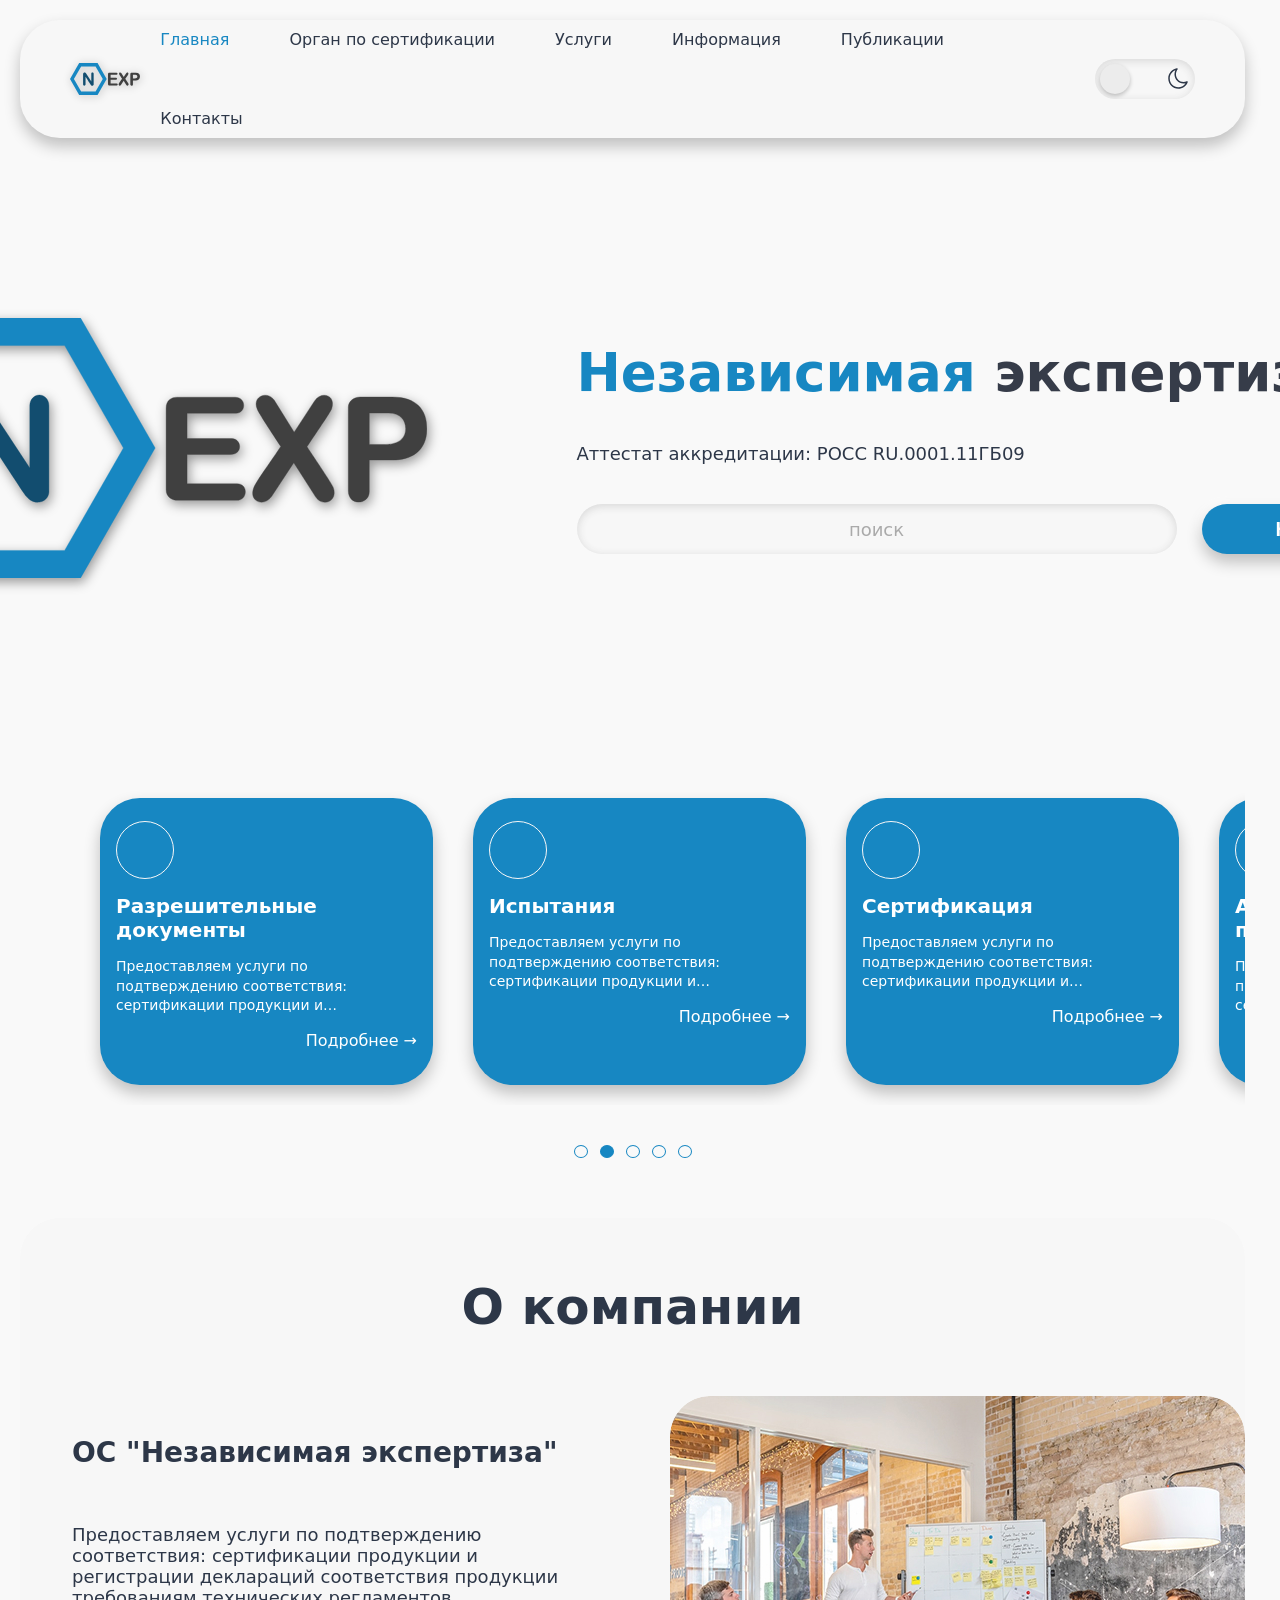
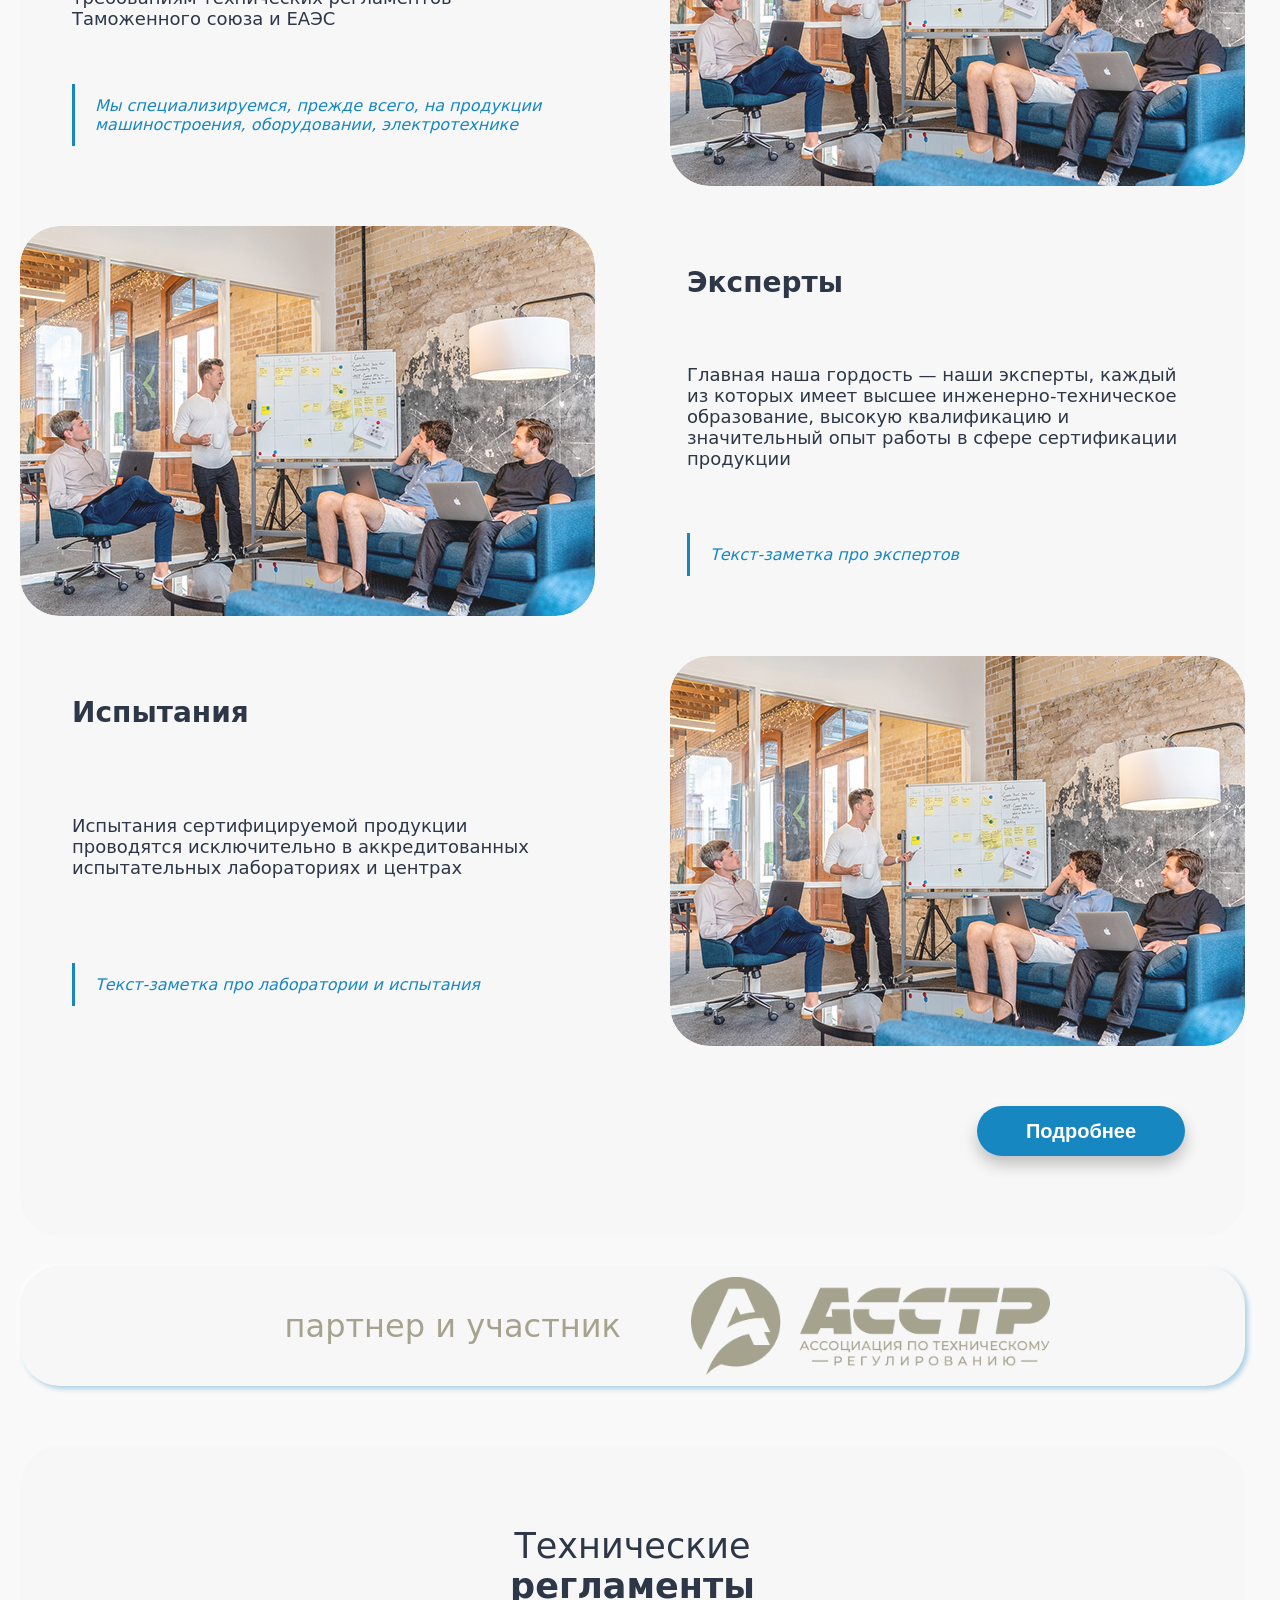
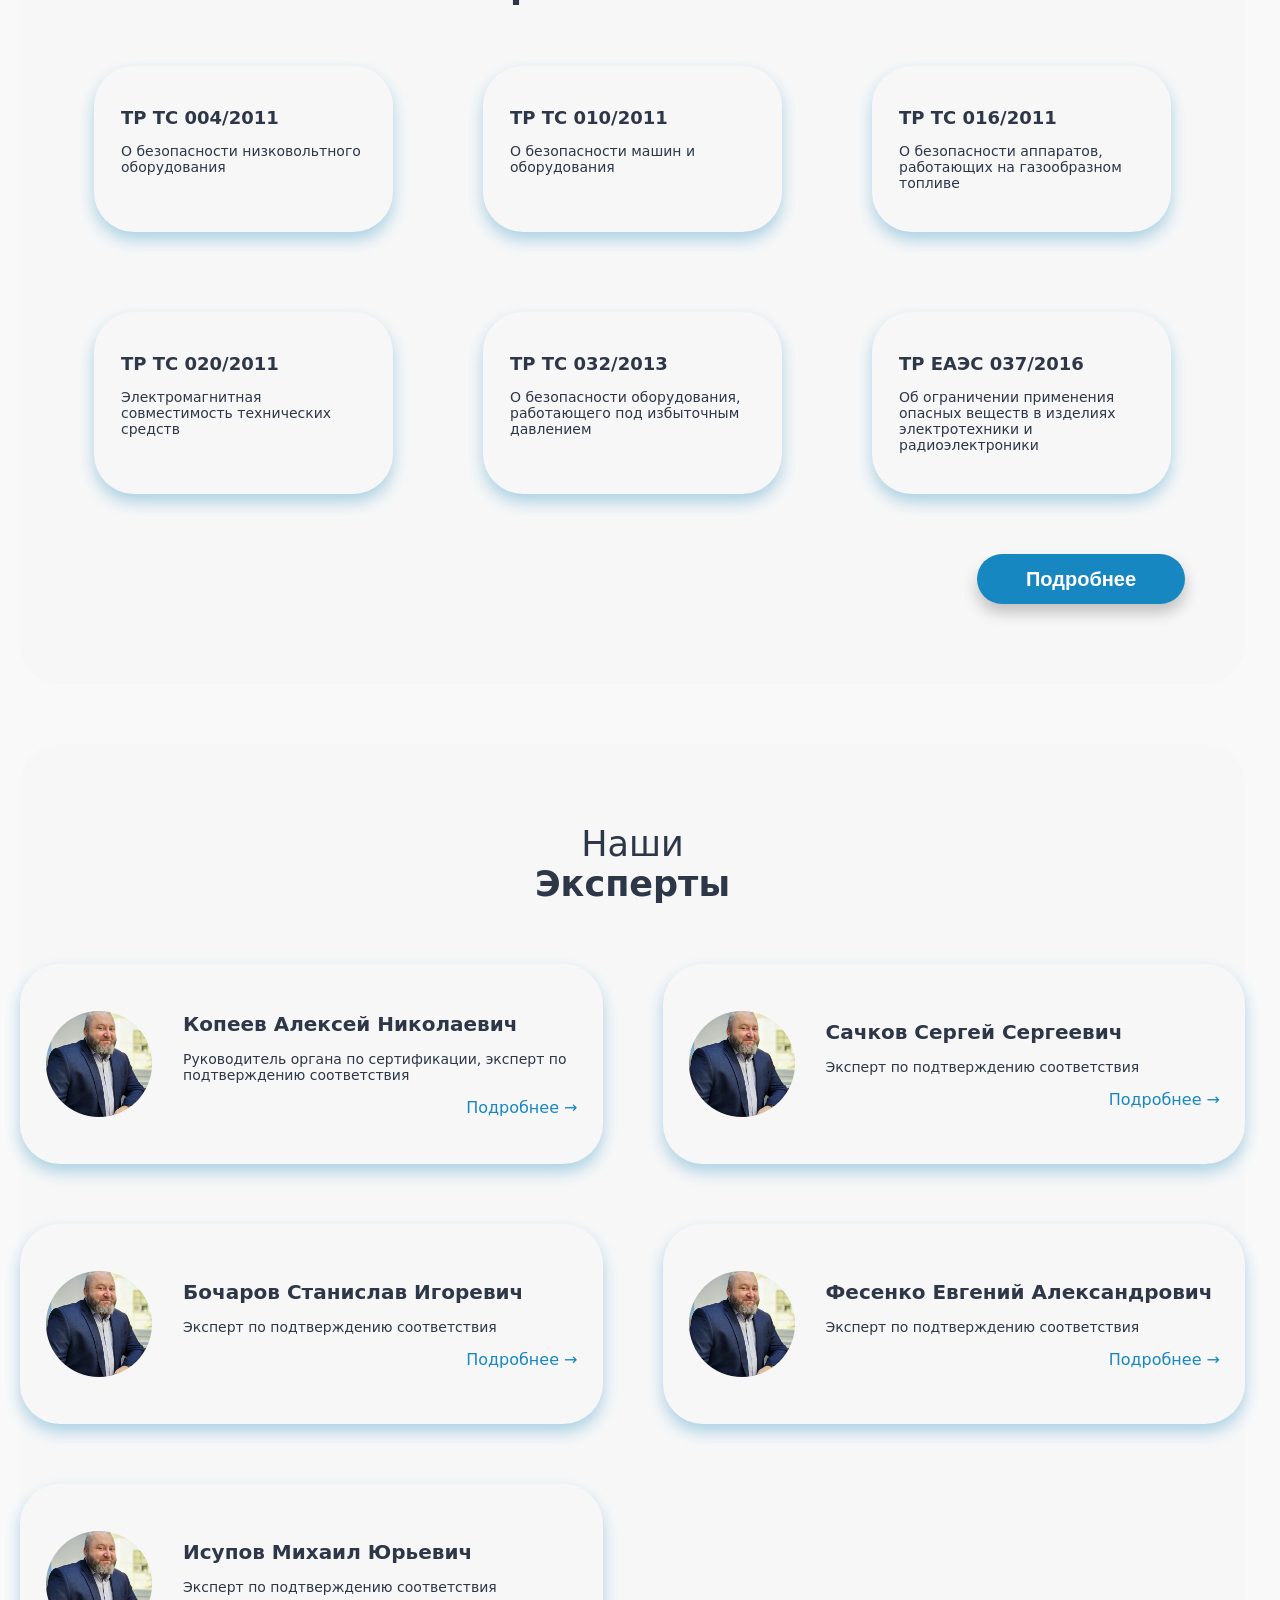
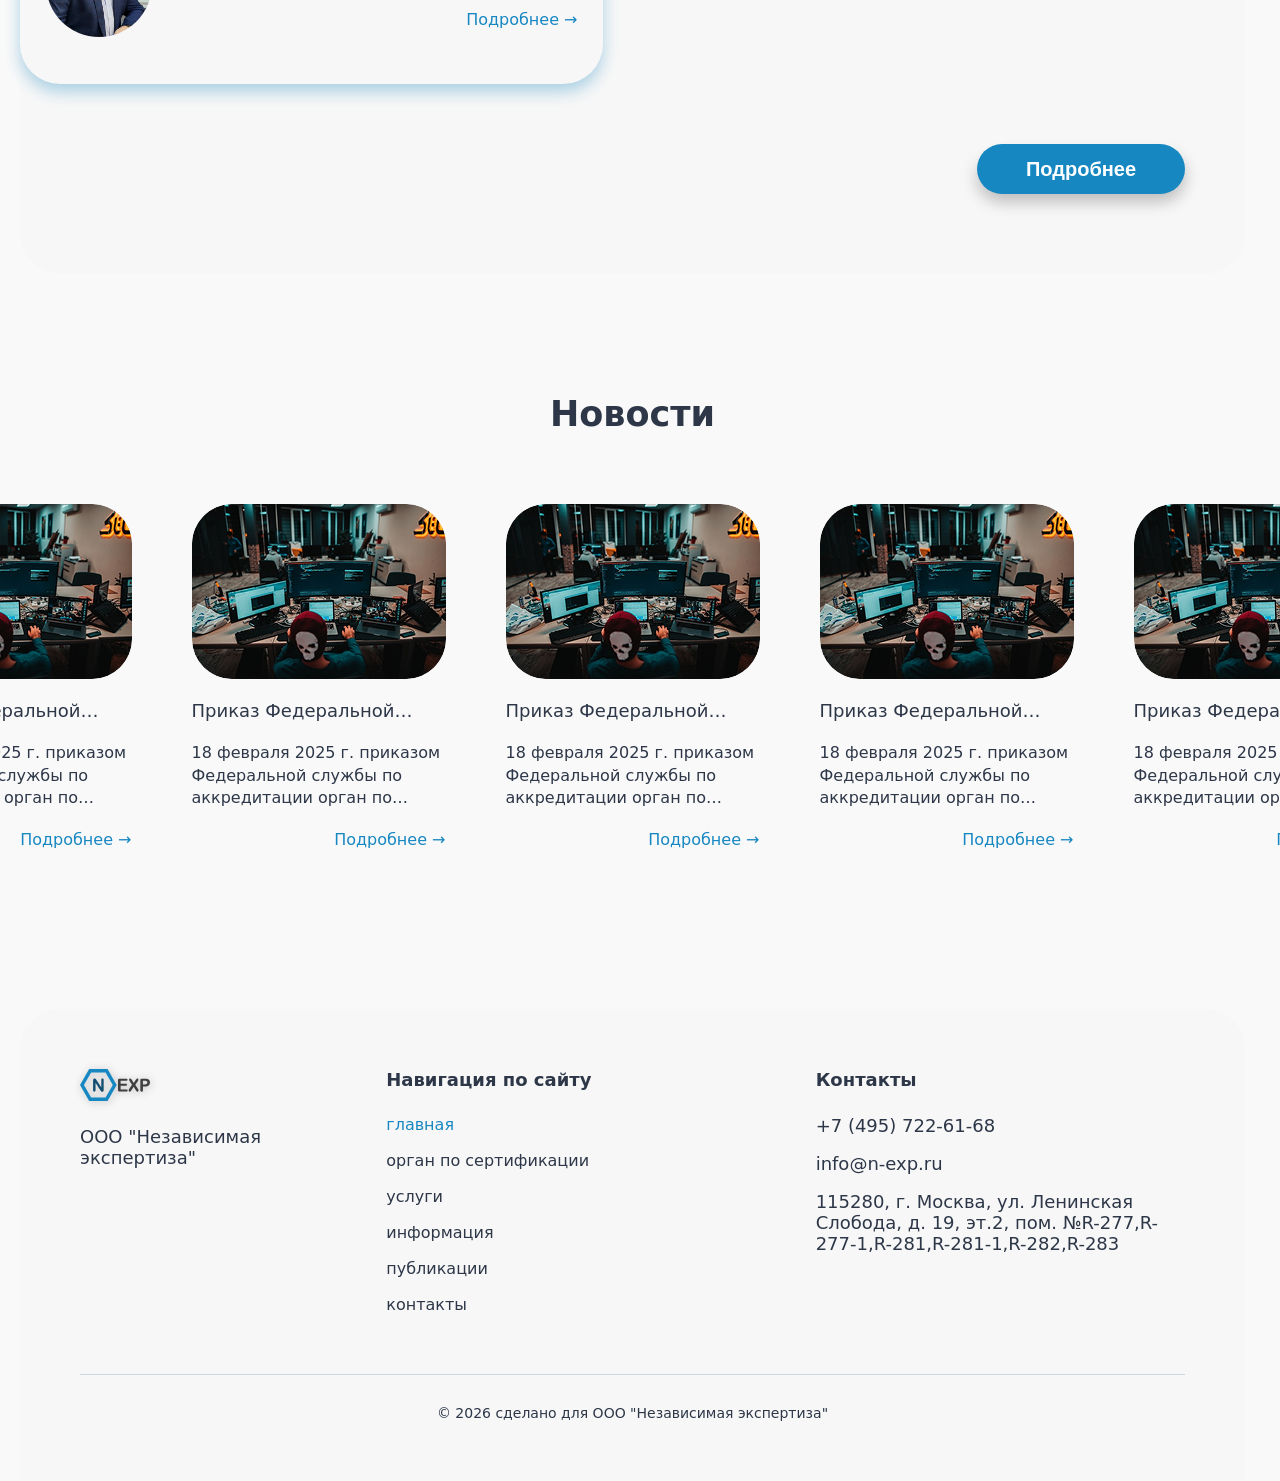
==== commit 06d83c93: "Сделано половина" ====
--- a/index.html
+++ b/index.html
@@ -18,19 +18,19 @@
   </head>
   <body class="page">
     <header class="header">
-      <div class="header__container">
-        <a class="header__logo">
-          <img class="header__logo-image" src="./images/logo.svg" alt="" />
+      <div class="header_container">
+        <a class="header_logo">
+          <img class="header_logo-image" src="./images/logo.svg" alt="" />
         </a>
-        <nav class="header__menu">
-          <ul class="header__links-list">
-            <li class="header__links-list-item header_dropdown">
-              <a class="header__link header__link_active" href="./index.html"
+        <nav class="header_menu">
+          <ul class="header_links-list">
+            <li class="header_links-list-item header_dropdown">
+              <a class="header_link header_link_active" href="./index.html"
                 >Главная</a
               >
             </li>
-            <li class="header__links-list-item header_dropdown">
-              <a class="header__link" href="./os.html">Орган по сертификации</a>
+            <li class="header_links-list-item header_dropdown">
+              <a class="header_link" href="./os.html">Орган по сертификации</a>
               <ul class="dropdown-menu">
                 <li><a href="./os.html">Аккредитация</a></li>
                 <li><a href="./os.html">Состав органов управления</a></li>
@@ -43,11 +43,11 @@
                 <li><a href="#">Финансовая поддержка</a></li>
               </ul>
             </li>
-            <li class="header__links-list-item header_dropdown">
-              <a class="header__link" href="#">Услуги</a>
-            </li>
-            <li class="header__links-list-item header_dropdown">
-              <a class="header__link" href="#">Информация</a>
+            <li class="header_links-list-item header_dropdown">
+              <a class="header_link" href="#">Услуги</a>
+            </li>
+            <li class="header_links-list-item header_dropdown">
+              <a class="header_link" href="#">Информация</a>
               <ul class="dropdown-menu">
                 <li><a href="#">Перечень документов</a></li>
                 <li><a href="#">Схемы сертификации</a></li>
@@ -56,16 +56,16 @@
                 <li><a href="#">Права и обязанности заявителей</a></li>
               </ul>
             </li>
-            <li class="header__links-list-item header_dropdown">
-              <a class="header__link" href="#">Публикации</a>
+            <li class="header_links-list-item header_dropdown">
+              <a class="header_link" href="#">Публикации</a>
               <ul class="dropdown-menu">
                 <li><a href="#">Новости компании</a></li>
                 <li><a href="#">Отраслевые новости</a></li>
                 <li><a href="#">Статьи и интервью</a></li>
               </ul>
             </li>
-            <li class="header__links-list-item header_dropdown">
-              <a class="header__link" href="#">Контакты</a>
+            <li class="header_links-list-item header_dropdown">
+              <a class="header_link" href="#">Контакты</a>
             </li>
           </ul>
         </nav>
@@ -76,22 +76,22 @@
           type="button"
           aria-label="Переключить тему"
         >
-          <span class="theme-toggle__icon theme-toggle__icon_sun">
-            <img src="./svg/sun.svg" alt="" class="theme-toggle__icon-image" />
+          <span class="theme-toggle_icon theme-toggle_icon_sun">
+            <img src="./svg/sun.svg" alt="" class="theme-toggle_icon-image" />
           </span>
-          <span class="theme-toggle__icon theme-toggle__icon_moon">
-            <img src="./svg/moon.svg" alt="" class="theme-toggle__icon-image" />
+          <span class="theme-toggle_icon theme-toggle_icon_moon">
+            <img src="./svg/moon.svg" alt="" class="theme-toggle_icon-image" />
           </span>
-          <span class="theme-toggle__slider"></span>
+          <span class="theme-toggle_slider"></span>
         </button>
       </div>
     </header>
     <main class="main-content">
       <section class="main-section">
         <div class="main-section_content">
-          <a class="main-section__logo">
+          <a class="main-section_logo">
             <img
-              class="main-section__logo-image"
+              class="main-section_logo-image"
               src="./images/logo.svg"
               alt=""
             />
@@ -102,18 +102,18 @@
             </h1>
             <h3 class="subtitle">Аттестат аккредитации: РОСС RU.0001.11ГБ09</h3>
             <form class="search-form">
-              <label class="search-form__label">
-                <span class="search-form__label-text visually-hidden"
+              <label class="search-form_label">
+                <span class="search-form_label-text visually-hidden"
                   >Поиск</span
                 >
                 <input
                   type="text"
                   placeholder="поиск"
                   name="search"
-                  class="search-form__textfield"
+                  class="search-form_textfield"
                 />
               </label>
-              <button type="submit" class="button search-form__button">
+              <button type="submit" class="button search-form_button">
                 Найти
               </button>
             </form>
@@ -125,7 +125,7 @@
         <div class="gallery-track-container">
           <div class="gallery-track" id="galleryTrack">
             <!-- блок 1 -->
-            <div class="gallery-card" data-link="#">
+            <div class="gallery-card" data-link="./uslugi.html" tabindex="0">
               <div class="gallery-image_container">
                 <img class="gallery-image" src="./images/" alt="" />
               </div>
@@ -137,7 +137,7 @@
               <a href="#" class="card-link">Подробнее →</a>
             </div>
             <!-- блок 2 -->
-            <div class="gallery-card" data-link="#">
+            <div class="gallery-card" data-link="./uslugi.html" tabindex="0">
               <div class="gallery-image_container">
                 <img class="gallery-image" src="./images/" alt="" />
               </div>
@@ -149,7 +149,7 @@
               <a href="#" class="card-link">Подробнее →</a>
             </div>
             <!-- блок 3 -->
-            <div class="gallery-card" data-link="#">
+            <div class="gallery-card" data-link="./uslugi.html" tabindex="0">
               <div class="gallery-image_container">
                 <img class="gallery-image" src="./images/" alt="" />
               </div>
@@ -161,7 +161,7 @@
               <a href="#" class="card-link">Подробнее →</a>
             </div>
             <!-- блок 4 -->
-            <div class="gallery-card" data-link="#">
+            <div class="gallery-card" data-link="./uslugi.html" tabindex="0">
               <div class="gallery-image_container">
                 <img class="gallery-image" src="./images/" alt="" />
               </div>
@@ -174,7 +174,7 @@
               <a href="#" class="card-link">Подробнее →</a>
             </div>
             <!-- блок 5 -->
-            <div class="gallery-card" data-link="#">
+            <div class="gallery-card" data-link="./uslugi.html" tabindex="0">
               <div class="gallery-image_container">
                 <img class="gallery-image" src="./images/" alt="" />
               </div>
@@ -187,12 +187,46 @@
             </div>
           </div>
         </div>
-        <div class="gallery-dots">
-          <div class="dot"></div>
-          <div class="dot"></div>
-          <div class="dot"></div>
-          <div class="dot"></div>
-          <div class="dot"></div>
+        <div
+          class="gallery-dots"
+          role="tablist"
+          aria-label="Навигация по галерее"
+        >
+          <button
+            type="button"
+            class="dot active"
+            role="tab"
+            aria-selected="true"
+            aria-label="Слайд 1"
+          ></button>
+          <button
+            type="button"
+            class="dot"
+            role="tab"
+            aria-selected="false"
+            aria-label="Слайд 2"
+          ></button>
+          <button
+            type="button"
+            class="dot"
+            role="tab"
+            aria-selected="false"
+            aria-label="Слайд 3"
+          ></button>
+          <button
+            type="button"
+            class="dot"
+            role="tab"
+            aria-selected="false"
+            aria-label="Слайд 4"
+          ></button>
+          <button
+            type="button"
+            class="dot"
+            role="tab"
+            aria-selected="false"
+            aria-label="Слайд 5"
+          ></button>
         </div>
       </div>
       <section class="about">
@@ -277,7 +311,7 @@
           <h3 class="partner-banner_subtitle">партнер и участник</h3>
         </div>
         <img
-          class="partner-banner__logo-image"
+          class="partner-banner_logo-image"
           src="./images/logo-ASSTR.png"
           alt=""
         />
@@ -420,7 +454,7 @@
             <div class="news-gallery-card">
               <div class="news-image_container">
                 <img
-                  class="expert-photo"
+                  class="news-card_image"
                   src="./images/news_card-image.jpg"
                   alt=""
                 />
@@ -436,7 +470,7 @@
             <div class="news-gallery-card">
               <div class="news-image_container">
                 <img
-                  class="expert-photo"
+                  class="news-card_image"
                   src="./images/news_card-image.jpg"
                   alt=""
                 />
@@ -452,7 +486,7 @@
             <div class="news-gallery-card">
               <div class="news-image_container">
                 <img
-                  class="expert-photo"
+                  class="news-card_image"
                   src="./images/news_card-image.jpg"
                   alt=""
                 />
@@ -468,7 +502,7 @@
             <div class="news-gallery-card">
               <div class="news-image_container">
                 <img
-                  class="expert-photo"
+                  class="news-card_image"
                   src="./images/news_card-image.jpg"
                   alt=""
                 />
@@ -484,7 +518,7 @@
             <div class="news-gallery-card">
               <div class="news-image_container">
                 <img
-                  class="expert-photo"
+                  class="news-card_image"
                   src="./images/news_card-image.jpg"
                   alt=""
                 />
@@ -500,7 +534,7 @@
             <div class="news-gallery-card">
               <div class="news-image_container">
                 <img
-                  class="expert-photo"
+                  class="news-card_image"
                   src="./images/news_card-image.jpg"
                   alt=""
                 />
@@ -516,7 +550,7 @@
             <div class="news-gallery-card">
               <div class="news-image_container">
                 <img
-                  class="expert-photo"
+                  class="news-card_image"
                   src="./images/news_card-image.jpg"
                   alt=""
                 />
@@ -535,34 +569,34 @@
     <footer class="footer">
       <div class="footer-container">
         <div class="footer-brand_container">
-          <a class="header__logo">
-            <img class="header__logo-image" src="./images/logo.svg" alt="" />
+          <a class="header_logo">
+            <img class="header_logo-image" src="./images/logo.svg" alt="" />
           </a>
           <h3 class="footer_brand">ООО "Независимая экспертиза"</h3>
         </div>
 
-        <nav class="header__menu">
+        <nav class="header_menu">
           <h3 class="footer-title">Навигация по сайту</h3>
-          <ul class="header__links-list">
-            <li class="header__links-list-item">
-              <a class="header__link header__link_active" href="./index.html"
+          <ul class="header_links-list">
+            <li class="header_links-list-item">
+              <a class="header_link header_link_active" href="./index.html"
                 >главная</a
               >
             </li>
-            <li class="header__links-list-item">
-              <a class="header__link" href="./os.html">орган по сертификации</a>
-            </li>
-            <li class="header__links-list-item">
-              <a class="header__link" href="#">услуги</a>
-            </li>
-            <li class="header__links-list-item">
-              <a class="header__link" href="#">информация</a>
-            </li>
-            <li class="header__links-list-item">
-              <a class="header__link" href="#">публикации</a>
-            </li>
-            <li class="header__links-list-item">
-              <a class="header__link" href="#">контакты</a>
+            <li class="header_links-list-item">
+              <a class="header_link" href="./os.html">орган по сертификации</a>
+            </li>
+            <li class="header_links-list-item">
+              <a class="header_link" href="#">услуги</a>
+            </li>
+            <li class="header_links-list-item">
+              <a class="header_link" href="#">информация</a>
+            </li>
+            <li class="header_links-list-item">
+              <a class="header_link" href="#">публикации</a>
+            </li>
+            <li class="header_links-list-item">
+              <a class="header_link" href="#">контакты</a>
             </li>
           </ul>
         </nav>
--- a/styles/variables.css
+++ b/styles/variables.css
@@ -45,4 +45,12 @@
   /* Цвета дополнительные */
   --color-shadow_logo-2: rgba(0, 0, 0, 0.24);
   --color-bg_round: #ececec;
+
+  /* Сетка ширины */
+  --page-max-width: 1920px; /* внешний контейнер (.page) */
+  --page-padding: 20px; /* боковые отступы .page */
+
+  --content-max-width: 1824px; /* основная ширина секций */
+  --content-inner-width: 1530px; /* внутренние карточки/аккордеоны */
+  --content-narrow-width: 1440px; /* самый узкий контент (о компании, эксперты) */
 }
--- a/styles/globals.css
+++ b/styles/globals.css
@@ -54,7 +54,7 @@
 }
 
 /* Для конкретного поля поиска возвращаем И фон, И тень */
-.search-form__textfield:-webkit-autofill {
+.search-form_textfield:-webkit-autofill {
   box-shadow:
     inset 0 2px 8px var(--color-shadow_search),
     0 0 0 1000px var(--color-bg_search) inset !important;
--- a/styles/style.css
+++ b/styles/style.css
@@ -4,8 +4,9 @@
   color: var(--color-main-font);
   font-size: 16px;
   margin: 0 auto;
-  padding: 0 20px;
-  max-inline-size: 1920px;
+  padding: 0 var(--page-padding);
+  max-width: var(--page-max-width);
+  box-sizing: border-box;
 }
 
 .header {
@@ -16,9 +17,10 @@
   top: 0;
   z-index: 2;
   border-radius: 40px;
-}
-
-.header__container {
+  max-width: var(--page-max-width);
+}
+
+.header_container {
   margin: 0 auto;
   padding: 10px 50px;
   display: flex;
@@ -27,13 +29,13 @@
   gap: 20px;
 }
 
-.header__logo {
+.header_logo {
   display: flex;
   align-items: center;
   flex-shrink: 0;
 }
 
-.header__logo-image {
+.header_logo-image {
   display: block;
   max-height: 32px;
   width: auto;
@@ -41,24 +43,24 @@
 }
 
 /* ===== НАВИГАЦИЯ ===== */
-.header__menu {
+.header_menu {
   flex: 1;
   display: flex;
   justify-content: center;
 }
 
-.header__links-list {
+.header_links-list {
   display: flex;
   align-items: center;
   gap: 60px;
   flex-wrap: wrap;
 }
 
-.header__links-list-item {
-  position: relative;
-}
-
-.header__link {
+.header_links-list-item {
+  position: relative;
+}
+
+.header_link {
   display: inline-block;
   font-weight: 400;
   color: var(--color-main-font);
@@ -66,11 +68,11 @@
   transition: all 0.3s ease;
 }
 
-.header__link:hover {
+.header_link:hover {
   transform: translateY(-2px);
 }
 
-.header__link_active {
+.header_link_active {
   color: var(--color-second-font);
   font-weight: 500;
 }
@@ -187,14 +189,14 @@
     border-color 0.3s ease;
 }
 
-.theme-toggle__icon {
+.theme-toggle_icon {
   display: flex;
   align-items: center;
   justify-content: center;
   z-index: 1;
 }
 
-.theme-toggle__icon-image {
+.theme-toggle_icon-image {
   width: 24px;
   height: 24px;
   display: block;
@@ -202,7 +204,7 @@
 }
 
 /* Слайдер (кружок) */
-.theme-toggle__slider {
+.theme-toggle_slider {
   position: absolute;
   top: 5px;
   left: 5px;
@@ -228,28 +230,29 @@
   align-items: center;
 }
 
-.sidebar__menu {
+.sidebar_menu {
   position: sticky;
   top: 60px;
   align-self: stretch;
   padding: 20px;
   max-height: calc(100vh - 120px);
-}
-
-.sidebar__list {
+  overflow-y: auto;
+}
+
+.sidebar_list {
   display: flex;
   flex-direction: column;
   gap: 22px;
   min-width: 260px;
 }
 
-.sidebar__item {
+.sidebar_item {
   display: flex;
   flex-direction: column;
 }
 
 /* ===== ОСНОВНЫЕ ССЫЛКИ ===== */
-.sidebar__link {
+.sidebar_link {
   display: block;
   font-size: 16px;
   font-weight: 400;
@@ -260,19 +263,19 @@
   transition: all 0.1s ease;
 }
 
-.sidebar__link:hover {
+.sidebar_link:hover {
   background-color: var(--color-bg_panel-add);
   color: var(--color-additional-font_2);
   font-weight: 600;
 }
 
-.sidebar__link_active {
+.sidebar_link_active {
   color: var(--color-second-font);
   font-weight: 600;
 }
 
 /* ===== ПОДМЕНЮ (СУБЛИСТ) ===== */
-.sidebar__sublist {
+.sidebar_sublist {
   display: flex;
   flex-direction: column;
   gap: 10px;
@@ -282,11 +285,11 @@
   position: relative;
 }
 
-.sidebar__subitem {
-  display: flex;
-}
-
-.sidebar__sublink {
+.sidebar_subitem {
+  display: flex;
+}
+
+.sidebar_sublink {
   display: inline-block;
   font-size: 14px;
   font-weight: 400;
@@ -296,7 +299,7 @@
   line-height: 1.4;
 }
 
-.sidebar__sublink:hover {
+.sidebar_sublink:hover {
   transform: translateX(4px);
 }
 
@@ -304,12 +307,12 @@
    Основной контент
    ============================================ */
 .main-content {
-  max-width: 1920px;
-  margin: 0 auto;
+  max-width: var(--page-max-width);
 }
 
 .main-section {
   margin: 180px 0;
+  max-width: var(--content-max-width);
   display: flex;
   justify-content: center;
   align-items: center;
@@ -321,16 +324,15 @@
   align-items: center;
   justify-content: center;
   gap: 150px;
-  max-width: 1824px;
-  width: 100%;
-}
-
-.main-section__logo {
+  max-width: var(--content-max-width);
+}
+
+.main-section_logo {
   display: flex;
   flex-shrink: 0;
 }
 
-.main-section__logo-image {
+.main-section_logo-image {
   display: block;
   max-width: 571px;
   height: auto;
@@ -371,15 +373,15 @@
 .search-form {
   flex-shrink: 0;
   display: flex;
-  margin-left: auto;
+  width: 100%;
   gap: 25px;
 }
 
-.search-form__label {
+.search-form_label {
   display: block;
 }
 
-.search-form__textfield {
+.search-form_textfield {
   width: 600px;
   height: 50px;
   padding: 0 12px;
@@ -394,7 +396,7 @@
   font-size: 20px;
 }
 
-.search-form__textfield::placeholder {
+.search-form_textfield::placeholder {
   font-size: 18px;
   color: var(--color-additional-font);
 }
@@ -440,19 +442,30 @@
   align-items: center;
   gap: 40px;
   margin: 0 auto 60px;
+  max-width: var(--page-max-width);
 }
 
 .gallery-track-container {
   width: 100%;
   position: relative;
+  padding: 40px 40px 20px;
+  overflow-x: auto;
+  overflow-y: hidden;
+  scroll-behavior: smooth;
+  scrollbar-width: none; /* Firefox */
+  -ms-overflow-style: none; /* IE/Edge */
+  scroll-snap-type: x proximity;
+}
+
+.gallery-track-container::-webkit-scrollbar {
+  display: none; /* Chrome/Safari */
 }
 
 .gallery-track {
   display: flex;
-  justify-self: center;
   gap: 40px;
-  transition: transform 0.5s ease; /* Для плавной прокрутки, если будет использоваться JS */
   width: max-content;
+  padding: 0 40px;
 }
 
 /* Карточка галереи */
@@ -469,6 +482,8 @@
   transition:
     transform 0.2s ease,
     box-shadow 0.2s ease;
+  flex-shrink: 0;
+  scroll-snap-align: center;
 }
 
 .gallery-card:hover {
@@ -551,6 +566,7 @@
 
 .gallery-dots .dot:hover {
   background-color: var(--color-bg_panel-add);
+  transform: scale(1.2);
 }
 
 /* ============================================
@@ -562,7 +578,7 @@
   border-radius: 40px;
   padding-top: 60px;
   align-items: center;
-  max-width: 1824px;
+  max-width: var(--content-max-width);
   width: 100%;
   margin: 0 auto;
 }
@@ -579,7 +595,7 @@
   display: flex;
   flex-direction: column;
   gap: 40px;
-  max-width: 1440px;
+  max-width: var(--content-narrow-width);
   width: 100%;
   margin: 0 auto 60px;
 }
@@ -649,8 +665,11 @@
 .button-wrapper {
   display: flex;
   justify-content: flex-end;
-  width: 1824px;
-  padding: 0 191px 80px;
+  width: 100%;
+  max-width: var(--content-max-width);
+  margin: 0 auto;
+  padding: 0 60px 80px;
+  box-sizing: border-box;
 }
 
 /* ============================================
@@ -661,7 +680,7 @@
 .banner {
   background-color: var(--color-bg_banner);
   border-radius: 40px;
-  max-width: 1824px;
+  max-width: var(--content-max-width);
   width: 100%;
   margin: 0 auto;
   box-shadow:
@@ -673,7 +692,6 @@
   display: flex;
   gap: 211px;
   padding: 33px 70px;
-  display: flex;
   align-items: center;
   justify-content: space-between;
 }
@@ -704,7 +722,7 @@
   letter-spacing: 15%;
 }
 
-.partner-banner__logo-image {
+.partner-banner_logo-image {
   display: block;
   max-height: 98px;
   width: auto;
@@ -720,7 +738,7 @@
 .tech {
   background-color: var(--color-bg_block);
   border-radius: 40px;
-  max-width: 1824px;
+  max-width: var(--content-max-width);
   width: 100%;
   margin: 60px auto 0;
   padding-top: 80px;
@@ -771,20 +789,6 @@
   cursor: pointer;
 }
 
-.tech-card:hover {
-  background-color: var(--color-bg_panel-add2);
-  box-shadow:
-    inset 3px 3px 4px var(--color-shadow_panel-add2),
-    inset -3px -3px 4px var(--color-shadow_panel-add3);
-}
-
-.tech-card:active {
-  background-color: var(--color-bg_panel-add2);
-  box-shadow:
-    inset 3px 3px 4px var(--color-shadow_panel-add2),
-    inset -3px -3px 4px var(--color-shadow_panel-add3);
-}
-
 .tech-card_title {
   font-size: 18px;
   font-weight: 700;
@@ -809,7 +813,7 @@
 .experts {
   background-color: var(--color-bg_block);
   border-radius: 40px;
-  max-width: 1824px;
+  max-width: var(--content-max-width);
   width: 100%;
   margin: 60px auto 0;
   padding: 80px 0 0;
@@ -820,6 +824,7 @@
 
 .experts-card_list {
   display: grid;
+  max-width: var(--content-narrow-width);
   grid-template-columns: repeat(2, 1fr);
   gap: 60px;
   margin-bottom: 60px;
@@ -843,13 +848,9 @@
   justify-items: center;
 }
 
-.expert-card:hover {
-  background-color: var(--color-bg_panel-add2);
-  box-shadow:
-    inset 3px 3px 4px var(--color-shadow_panel-add2),
-    inset -3px -3px 4px var(--color-shadow_panel-add3);
-}
-
+.tech-card:hover,
+.tech-card:active,
+.expert-card:hover,
 .expert-card:active {
   background-color: var(--color-bg_panel-add2);
   box-shadow:
@@ -913,7 +914,7 @@
    СЕКЦИЯ НОВОСТИ
    ============================================ */
 .news {
-  max-width: 1824px;
+  max-width: var(--content-max-width);
   width: 100%;
   margin: 60px auto 0;
   padding: 60px 0 80px;
@@ -1015,7 +1016,7 @@
 
 .footer {
   background-color: var(--color-bg_block);
-  max-width: 1920px;
+  max-width: var(--content-max-width);
   margin: 60px auto 0;
   padding: 60px;
   border-radius: 40px 40px 0 0;
@@ -1037,7 +1038,7 @@
   gap: 25px;
 }
 
-.footer .header__logo {
+.footer .header_logo {
   align-items: flex-start;
 }
 
@@ -1057,23 +1058,23 @@
 }
 
 /* Навигация в футере */
-.footer .header__menu {
+.footer .header_menu {
   flex: 0;
   display: block;
   justify-content: flex-start;
 }
 
-.footer .header__links-list {
+.footer .header_links-list {
   flex-direction: column;
   align-items: flex-start;
   gap: 17px;
 }
 
-.footer .header__link {
+.footer .header_link {
   font-size: 16px;
 }
 
-.footer .header__link:hover {
+.footer .header_link:hover {
   transform: translateX(4px);
 }
 
--- a/styles/light.css
+++ b/styles/light.css
@@ -1,13 +1,9 @@
-/* ============================================
-   СВЕТЛАЯ ТЕМА (ПО УМОЛЧАНИЮ)
-   ============================================ */
-
-:root:not([data-theme="dark"]) .theme-toggle {
+:root[data-theme="light"] .theme-toggle {
   background-color: var(--color-bg_search);
   border-color: var(--color-decor);
 }
 
-:root:not([data-theme="dark"]) .theme-toggle__slider {
+:root[data-theme="light"] .theme-toggle_slider {
   transform: translateX(0);
-  background-color: var(--color-bg_panel);
+  background-color: var(--color-bg_round);
 }
--- a/styles/dark.css
+++ b/styles/dark.css
@@ -1,62 +1,12 @@
 /* Тёмная тема */
-@media (prefers-color-scheme: dark) {
-  :root:not([data-theme="light"]) {
-    /* Цвета шрифтов */
-    --color-main-font: #8ca8b7;
-    --color-brand-font: #94b8cb;
-    --color-additional-font_2: #36393b;
-
-    /* Цвета бэкграундов */
-    --color-bg: #36393b;
-    --color-bg_block: #3d4043;
-
-    /* Цвета поля ввода */
-    --color-bg_search: #36393b;
-    --color-shadow_search: #232323;
-    --color-additional-font: #707070;
-
-    /* Цвета кнопок */
-    --color-button-text: #36393b;
-    --color-button-shadow-second: rgba(92, 92, 92, 0.7);
-
-    /* Цвета баннеров */
-    --color-bg_banner: #36393b;
-    --color-banner-shadow: #202020;
-    --color-banner-shadow-second: rgba(92, 92, 92, 0.7);
-
-    /* Цвета панелей */
-    --color-bg_panel: #3d4043;
-    --color-bg_panel-add2: #36393b;
-    --color-shadow_panel-add: #202020;
-    --color-shadow_panel-add2: rgba(0, 0, 0, 0.28);
-    --color-shadow_panel-add3: rgba(103, 103, 103, 0.7);
-    --color-bg_panel-add3: #36393b;
-    --color_panel-decor: #36393b;
-
-    /* Цвета дополнительные */
-    --color-shadow_logo-2: rgba(0, 0, 0, 0.9);
-    --color-bg_round: #434649;
-  }
-
-  :root:not([data-theme="light"]) .theme-toggle {
-    background-color: var(--color-bg_search);
-  }
-
-  :root:not([data-theme="light"]) .theme-toggle__slider {
-    transform: translateX(60px);
-    background-color: var(--color-bg_round);
-  }
-}
-
-/* ============================================
-   ТЁМНАЯ ТЕМА (ручная)
-   ============================================ */
 
 :root[data-theme="dark"] {
   /* Цвета шрифтов */
   --color-main-font: #8ca8b7;
   --color-brand-font: #94b8cb;
+  --color-second-font: #1787c2;
   --color-additional-font_2: #36393b;
+  --color-additional-font_3: #a5a28e;
 
   /* Цвета бэкграундов */
   --color-bg: #36393b;
@@ -68,13 +18,17 @@
   --color-additional-font: #707070;
 
   /* Цвета кнопок */
+  --color-button: #1787c2;
+  --color-button-hover: #37abe9;
   --color-button-text: #36393b;
+  --color-button-shadow: rgba(0, 0, 0, 0.24);
   --color-button-shadow-second: rgba(92, 92, 92, 0.7);
 
   /* Цвета баннеров */
   --color-bg_banner: #36393b;
   --color-banner-shadow: #202020;
   --color-banner-shadow-second: rgba(92, 92, 92, 0.7);
+  --color-decor: #cbd5e0;
 
   /* Цвета панелей */
   --color-bg_panel: #3d4043;
@@ -82,6 +36,7 @@
   --color-shadow_panel-add: #202020;
   --color-shadow_panel-add2: rgba(0, 0, 0, 0.28);
   --color-shadow_panel-add3: rgba(103, 103, 103, 0.7);
+  --color-bg_panel-add3: #36393b;
   --color_panel-decor: #36393b;
 
   /* Цвета дополнительные */
@@ -93,7 +48,7 @@
   background-color: var(--color-bg_search);
 }
 
-:root[data-theme="dark"] .theme-toggle__slider {
+:root[data-theme="dark"] .theme-toggle_slider {
   transform: translateX(60px);
   background-color: var(--color-bg_round);
 }
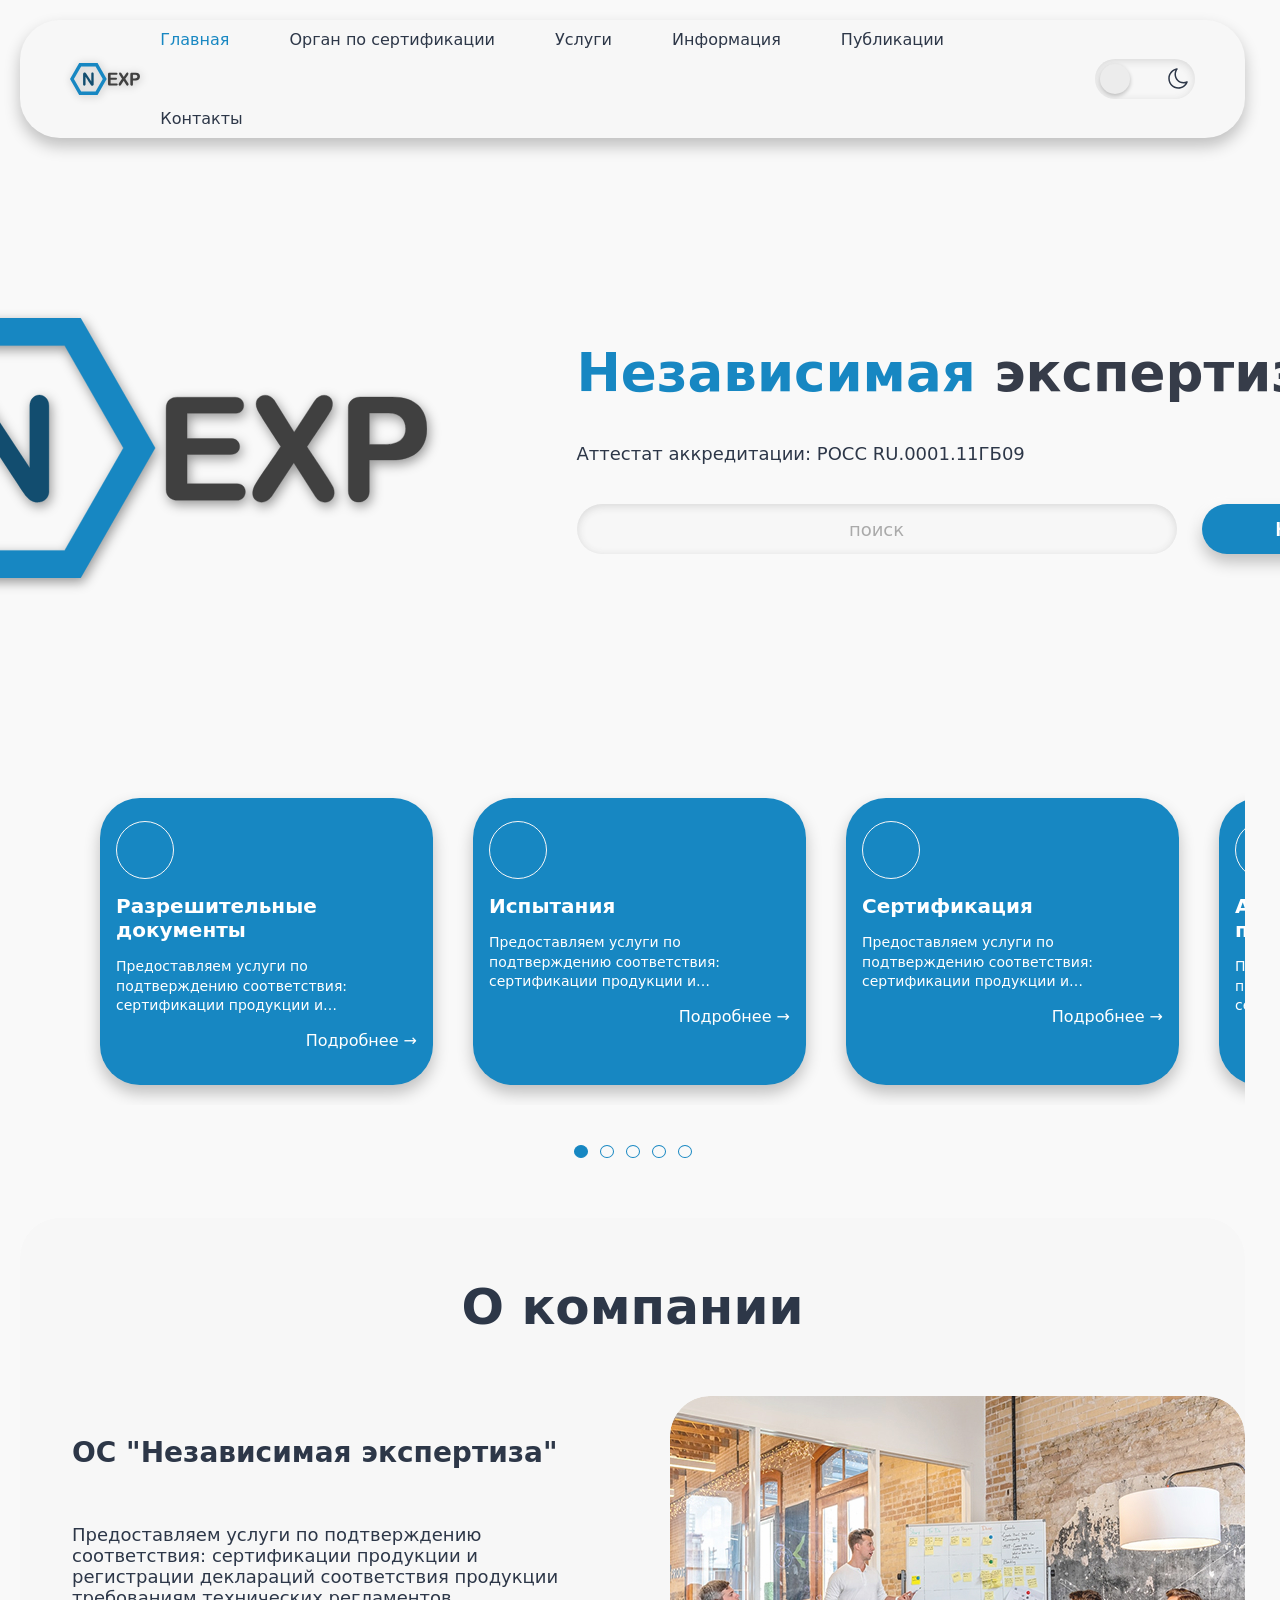
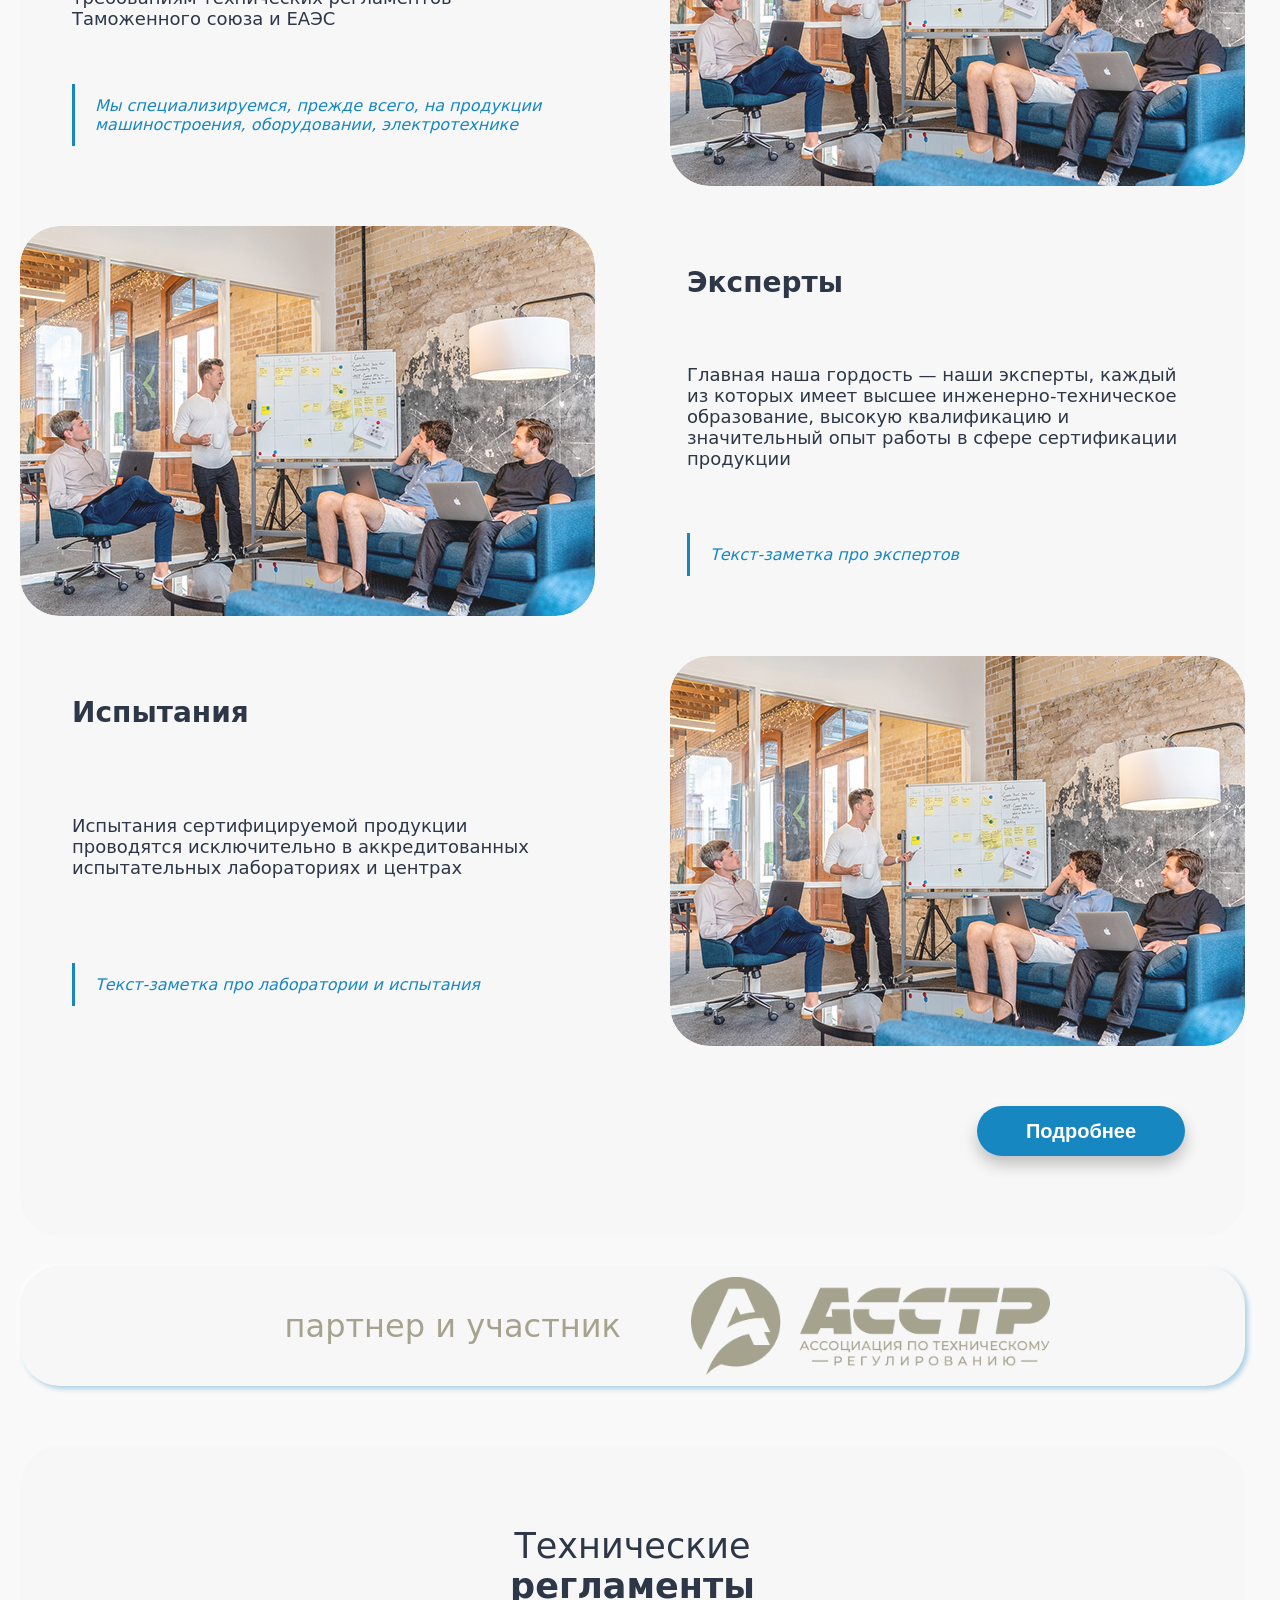
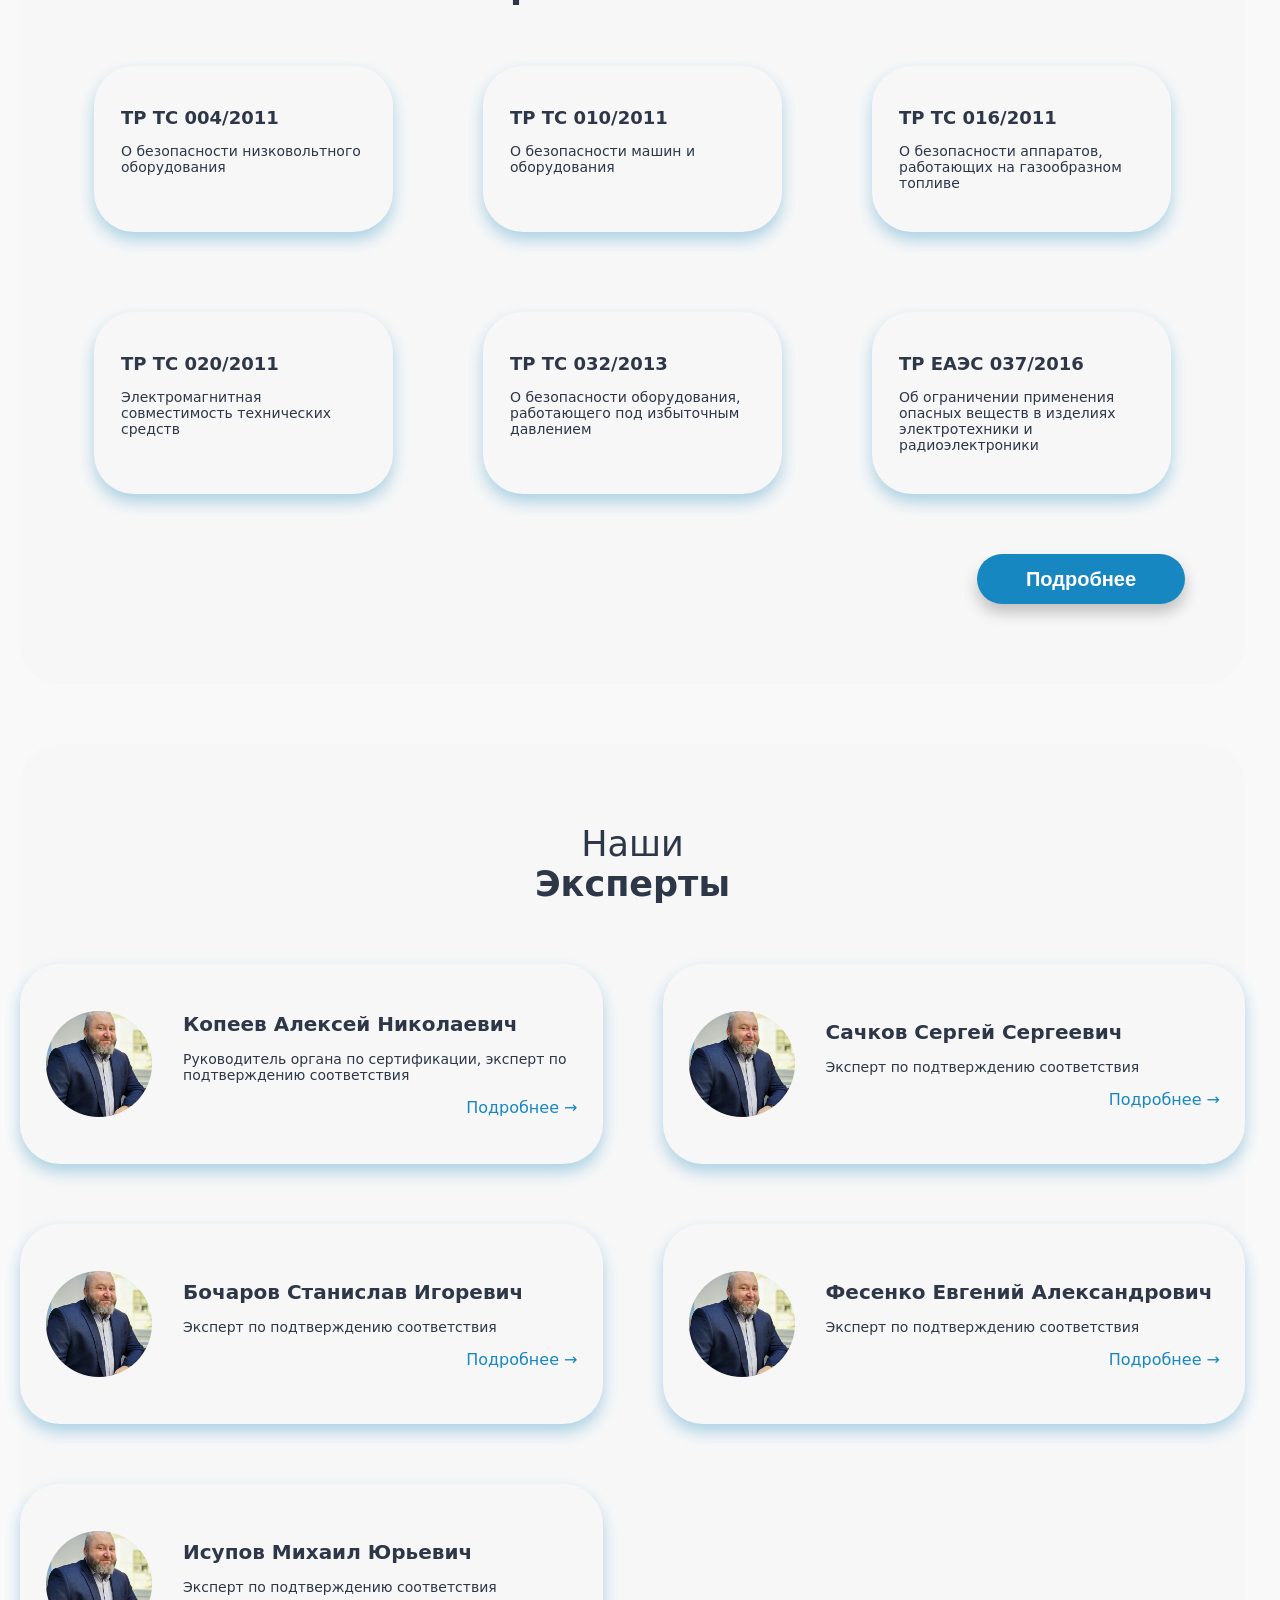
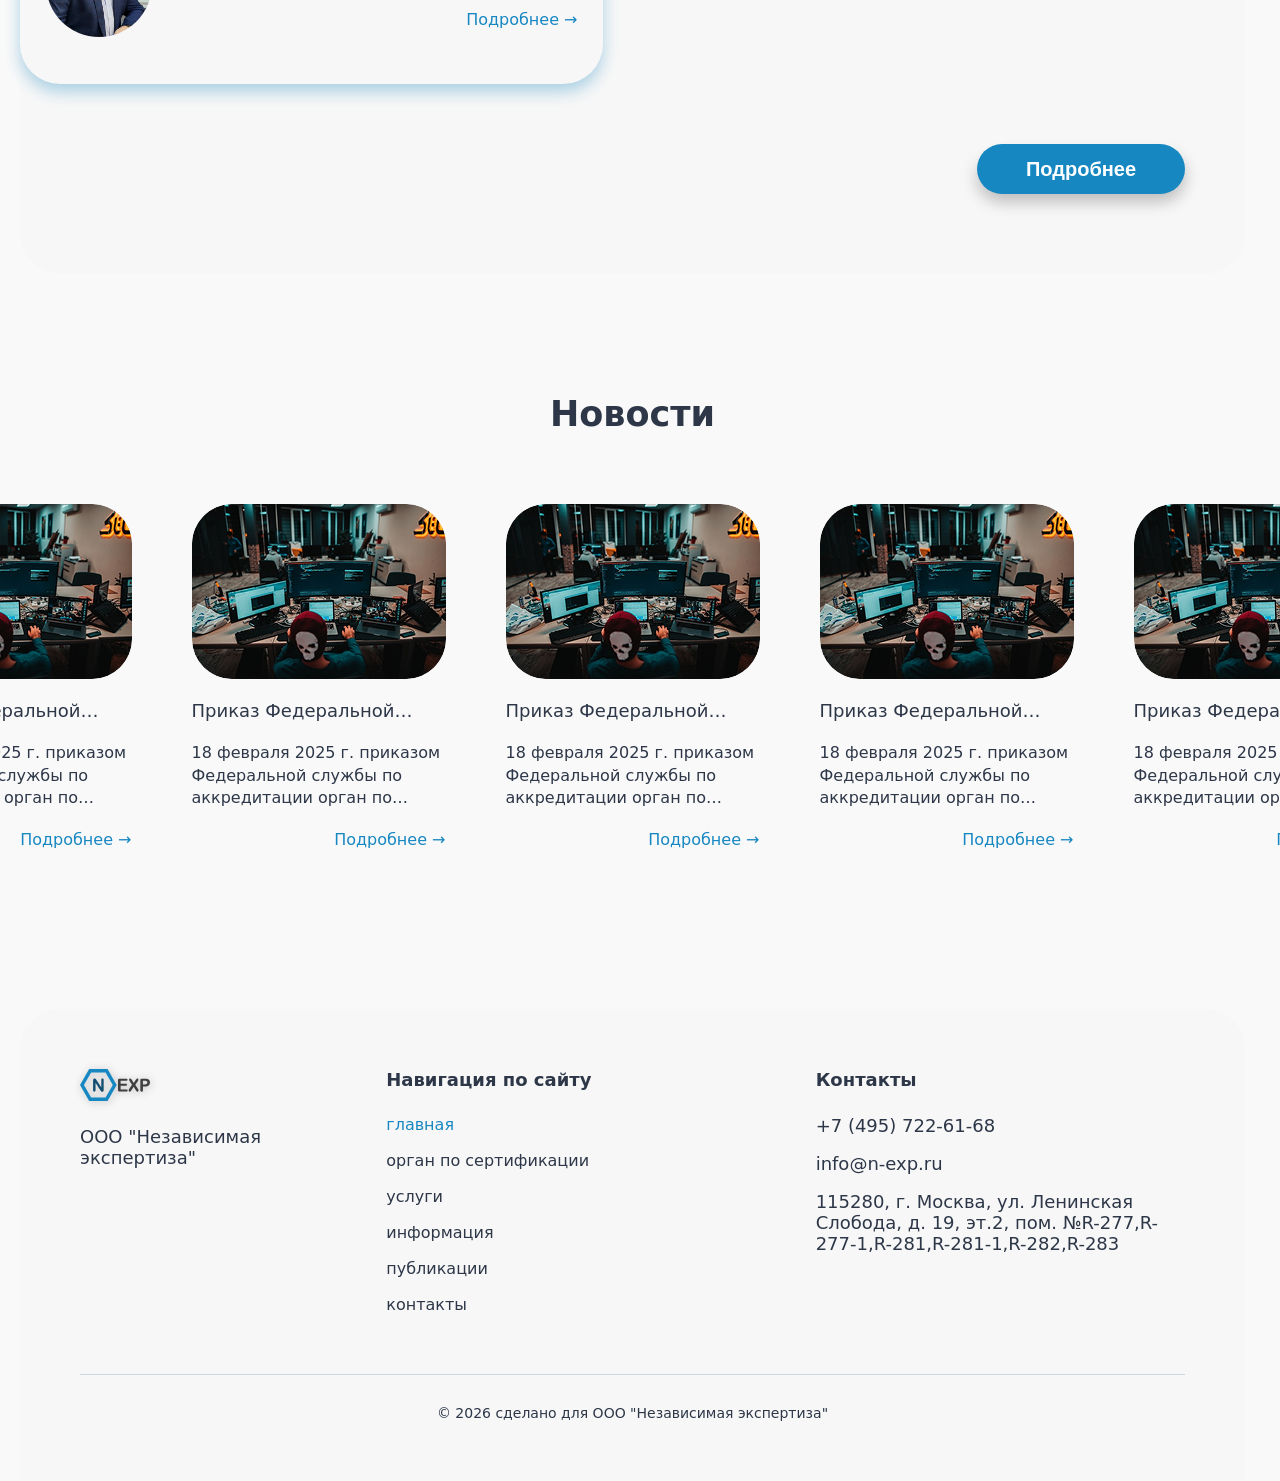
==== commit 375d5e5a: "До услуг" ====
--- a/index.html
+++ b/index.html
@@ -38,13 +38,16 @@
                 <li><a href="./acc.html">Перечень продукции</a></li>
                 <li><a href="./acc.html">Коды ТНВЭД</a></li>
                 <li><a href="./exp.html">Наши эксперты</a></li>
-                <li><a href="#">Испытательные лаборатории</a></li>
-                <li><a href="#">Примерная стоимость работ</a></li>
-                <li><a href="#">Финансовая поддержка</a></li>
+                <li><a href="./labs.html">Испытательные лаборатории</a></li>
+                <li><a href="./price.html">Примерная стоимость работ</a></li>
+                <li><a href="./sup.html">Финансовая поддержка</a></li>
               </ul>
             </li>
             <li class="header_links-list-item header_dropdown">
               <a class="header_link" href="#">Услуги</a>
+              <ul class="dropdown-menu">
+                <li><a href="#">Сертификация продукции</a></li>
+              </ul>
             </li>
             <li class="header_links-list-item header_dropdown">
               <a class="header_link" href="#">Информация</a>
